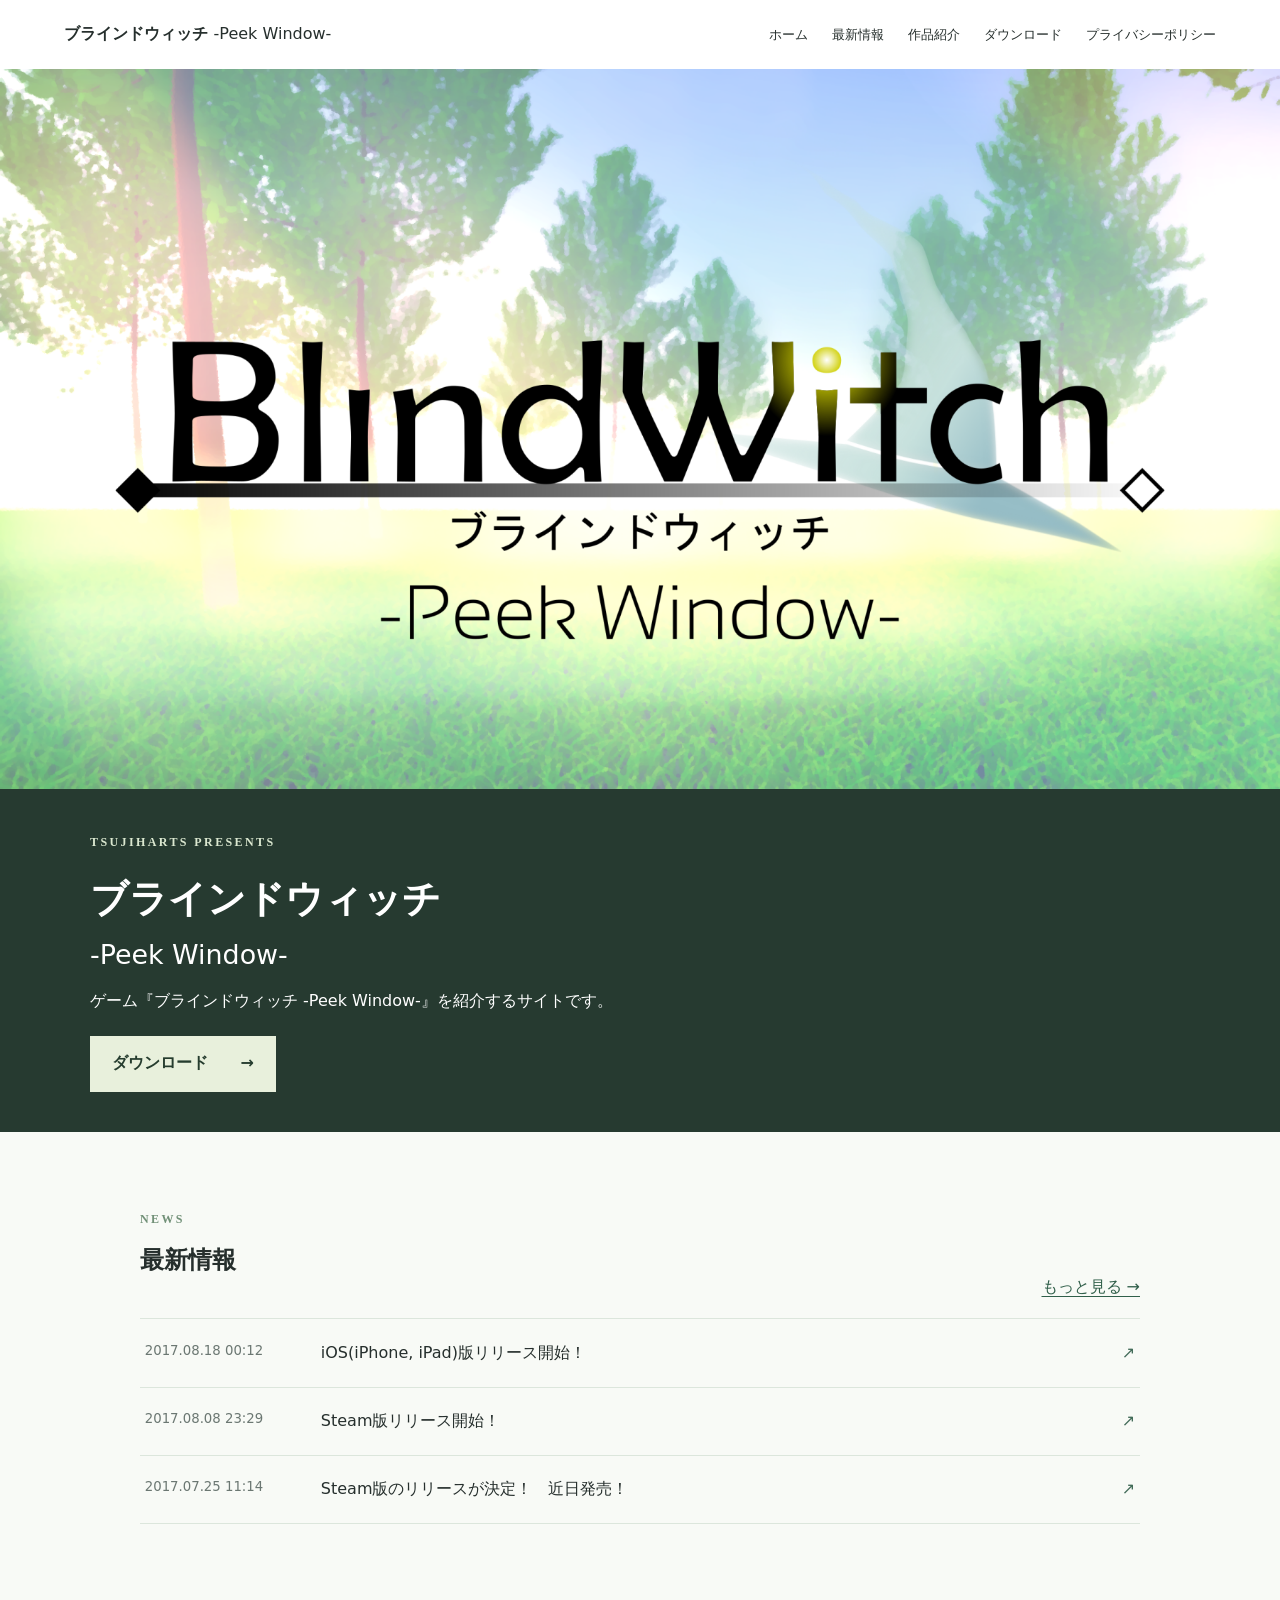
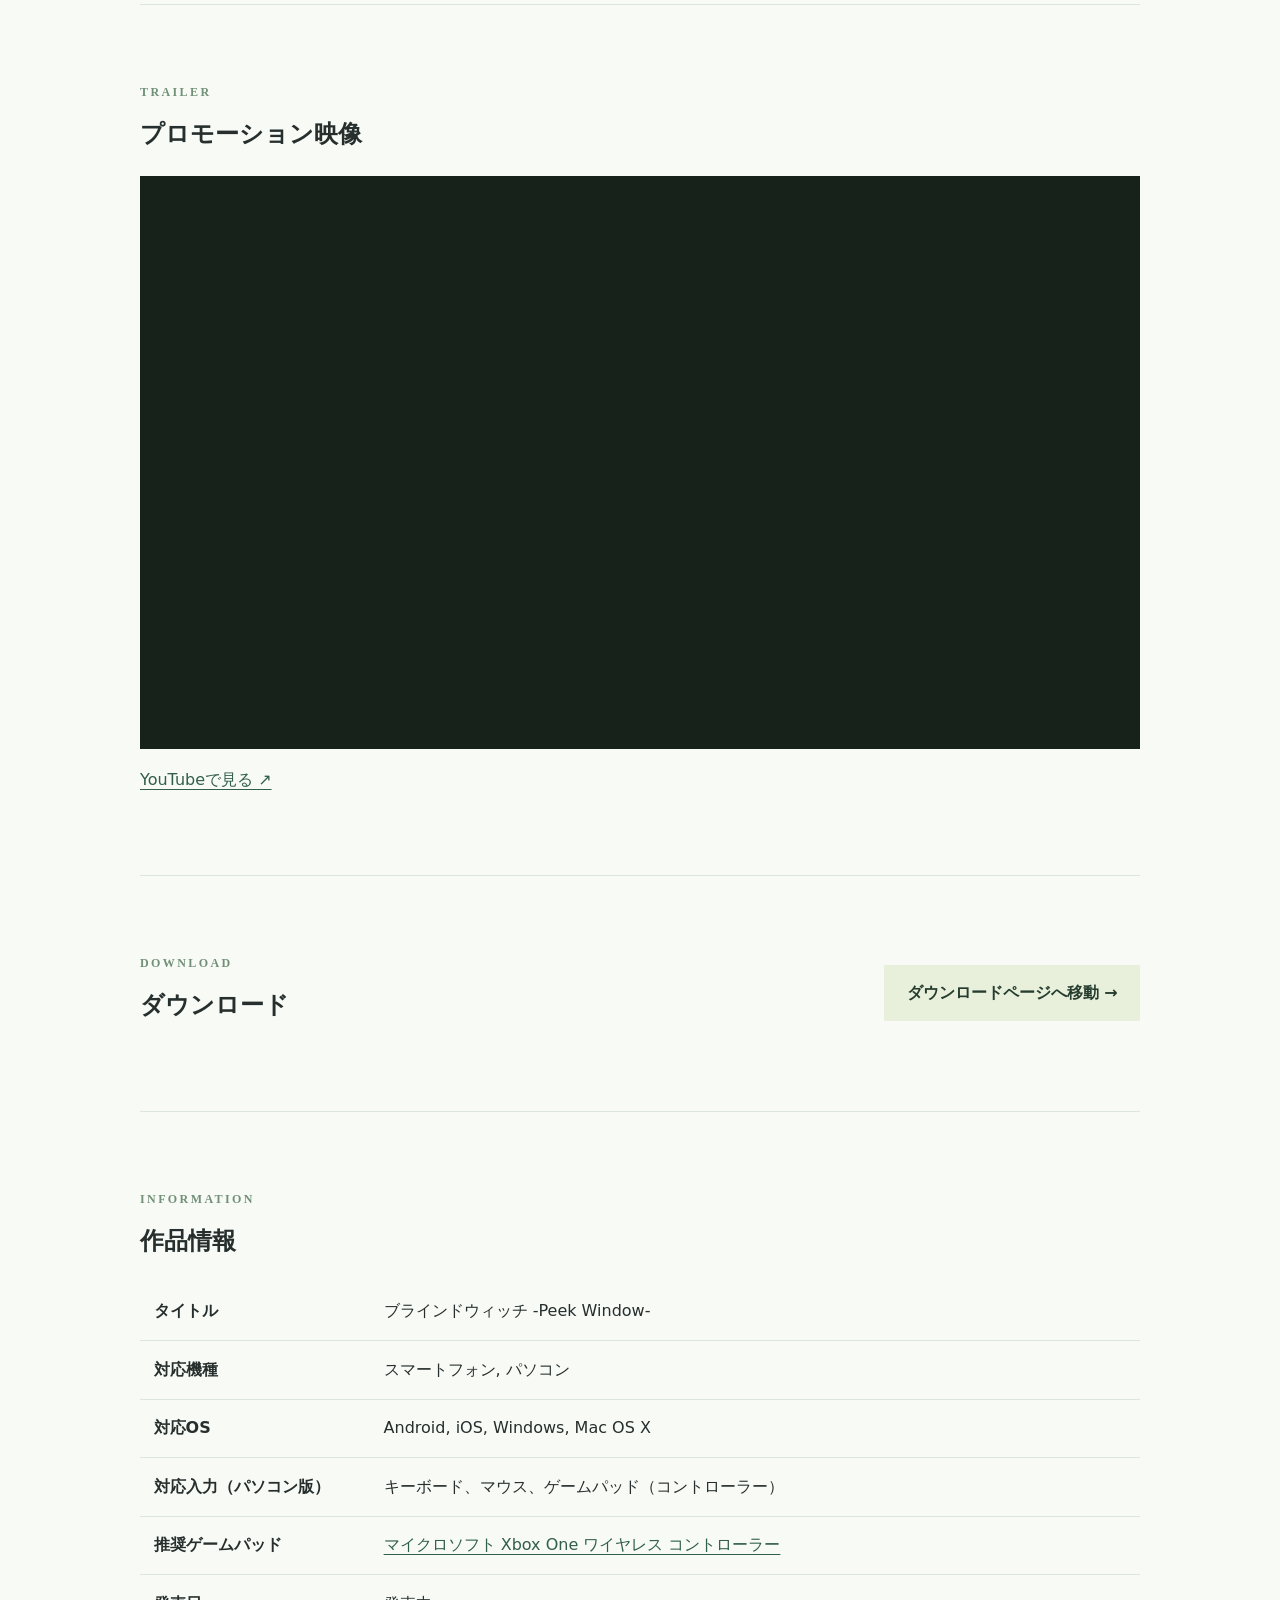
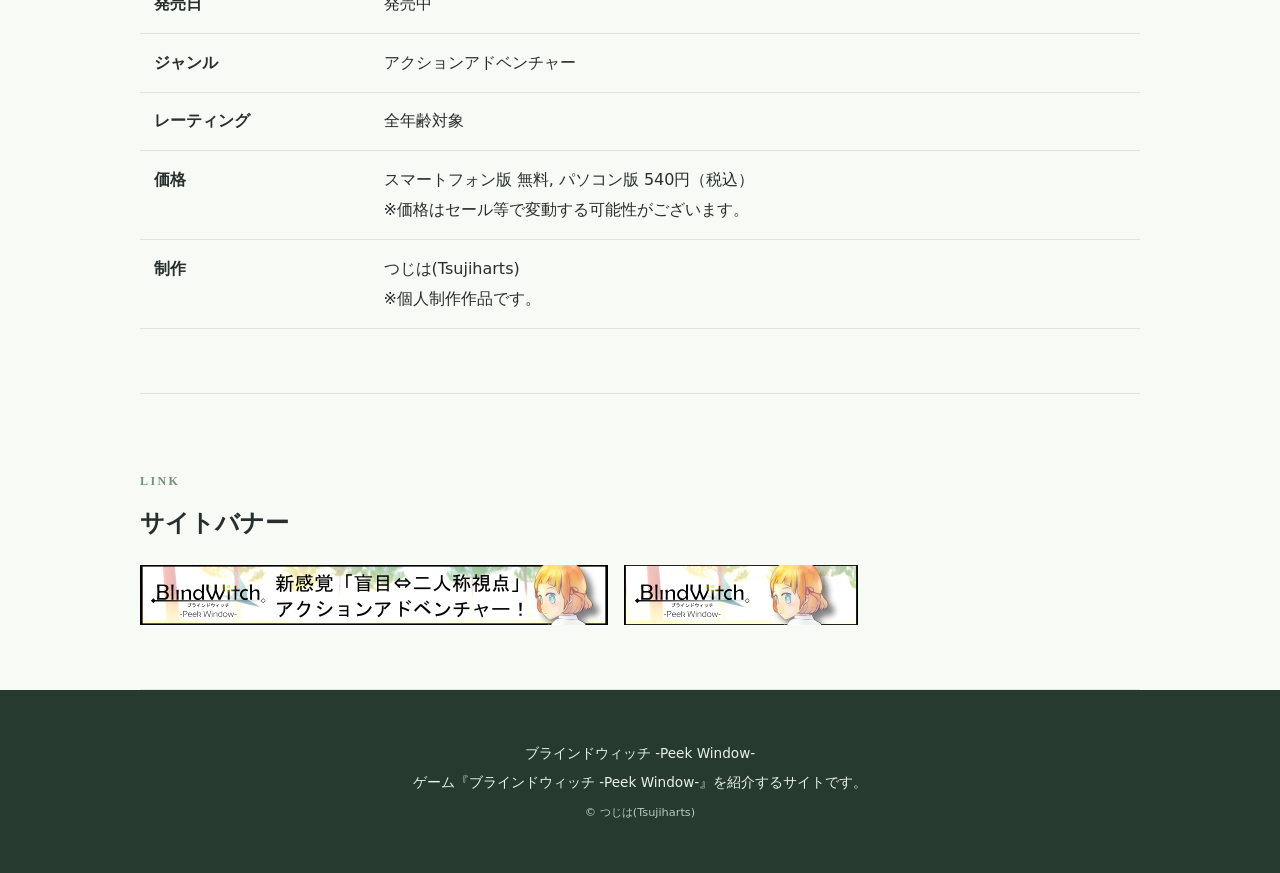
==== index.html @ fcf311bb "Improve work introduction layout" ====
<!doctype html><html lang="ja"><head><meta charset="utf-8"><meta name="viewport" content="width=device-width,initial-scale=1"><meta name="description" content="ゲーム『ブラインドウィッチ -Peek Window-』を紹介するサイトです。"><title>ホーム | ブラインドウィッチ -Peek Window-</title><link rel="icon" href="assets/icon.png"><link rel="stylesheet" href="style.css?v=2"></head><body><header class="header"><a class="brand" href="index.html">ブラインドウィッチ <span>-Peek Window-</span></a><nav aria-label="メインナビゲーション"><a href="index.html">ホーム</a><a href="news.html">最新情報</a><a href="game.html">作品紹介</a><a href="download.html">ダウンロード</a><a href="privacy.html">プライバシーポリシー</a></nav></header><main><section class="hero"><div class="hero-content"><p class="eyebrow">TSUJIHARTS PRESENTS</p><h1>ブラインドウィッチ<br><span>-Peek Window-</span></h1><p>ゲーム『ブラインドウィッチ -Peek Window-』を紹介するサイトです。</p><a class="button" href="download.html">ダウンロード <span>→</span></a></div></section><div class="wrap"><section><div class="section-head"><div><p class="eyebrow">NEWS</p><h2>最新情報</h2></div><a href="news.html">もっと見る →</a></div><ul class="news"><li><a href="post-2811755.html"><time>2017.08.18 00:12</time><span>iOS(iPhone, iPad)版リリース開始！</span><b aria-hidden="true">↗</b></a></li><li><a href="post-2771829.html"><time>2017.08.08 23:29</time><span>Steam版リリース開始！</span><b aria-hidden="true">↗</b></a></li><li><a href="post-2707244.html"><time>2017.07.25 11:14</time><span>Steam版のリリースが決定！　近日発売！</span><b aria-hidden="true">↗</b></a></li></ul></section><section><p class="eyebrow">TRAILER</p><h2>プロモーション映像</h2><div class="video"><iframe src="https://www.youtube-nocookie.com/embed/FHrP35aRwF4" title="プロモーション映像" allow="accelerometer; autoplay; clipboard-write; encrypted-media; gyroscope; picture-in-picture; web-share" allowfullscreen loading="lazy"></iframe></div><p><a href="https://www.youtube.com/watch?v=FHrP35aRwF4">YouTubeで見る ↗</a></p></section><section class="download-callout"><div><p class="eyebrow">DOWNLOAD</p><h2>ダウンロード</h2></div><a class="button" href="download.html">ダウンロードページへ移動 →</a></section><section><p class="eyebrow">INFORMATION</p><h2>作品情報</h2><dl class="spec"><dt>タイトル</dt><dd>ブラインドウィッチ -Peek Window-</dd><dt>対応機種</dt><dd>スマートフォン, パソコン</dd><dt>対応OS</dt><dd>Android, iOS, Windows, Mac OS X</dd><dt>対応入力（パソコン版）</dt><dd>キーボード、マウス、ゲームパッド（コントローラー）</dd><dt>推奨ゲームパッド</dt><dd><a href="https://www.microsoft.com/ja-jp/store/d/bluetooth-対応-xbox-コントローラー-windows用-usbケーブル付/8v9sf9lzzfhq/cnvj">マイクロソフト Xbox One ワイヤレス コントローラー</a></dd><dt>発売日</dt><dd>発売中</dd><dt>ジャンル</dt><dd>アクションアドベンチャー</dd><dt>レーティング</dt><dd>全年齢対象</dd><dt>価格</dt><dd>スマートフォン版 無料, パソコン版 540円（税込）<br>※価格はセール等で変動する可能性がございます。</dd><dt>制作</dt><dd>つじは(Tsujiharts)<br>※個人制作作品です。</dd></dl></section><section><p class="eyebrow">LINK</p><h2>サイトバナー</h2><div class="banners"><img src="assets/banner1.png" alt="ブラインドウィッチ サイトバナー"><img src="assets/banner2.png" alt="ブラインドウィッチ サイトバナー"></div></section></div></main><footer><p>ブラインドウィッチ -Peek Window-</p><p>ゲーム『ブラインドウィッチ -Peek Window-』を紹介するサイトです。</p><small>© つじは(Tsujiharts)</small></footer></body></html>
---- style.css ----
:root{color-scheme:light;--ink:#262f2d;--muted:#6b7772;--green:#426b58;--line:#dce6dc;--paper:#f8faf6}*{box-sizing:border-box}html{scroll-behavior:smooth}body{margin:0;color:var(--ink);background:var(--paper);font-family:system-ui,-apple-system,"Yu Gothic",Meiryo,sans-serif;line-height:1.9}a{color:#315f4a;text-underline-offset:.25em}a:hover{color:#789d64}a:focus-visible{outline:3px solid #86aa67;outline-offset:4px}.header{display:flex;align-items:center;justify-content:space-between;gap:1.5rem;padding:1.2rem max(5vw,calc((100vw - 1200px)/2));background:#fff}.brand{font-size:1rem;font-weight:700;text-decoration:none;white-space:nowrap;color:var(--ink)}.brand span{font-weight:400}.header nav{display:flex;gap:1.5rem;flex-wrap:wrap}.header nav a{font-size:.83rem;text-decoration:none;color:var(--ink)}.hero{min-height:600px;display:flex;align-items:flex-end;background:linear-gradient(0deg,rgba(22,42,31,.88),transparent 55%),url('assets/cover.png') center 40%/cover}.hero-content{width:min(1100px,90%);margin:0 auto;padding:3rem 0;color:#fff}.hero h1{font-size:clamp(1.8rem,4vw,3rem);line-height:1.35;margin:.4rem 0}.hero h1 span{font-weight:400;font-size:.7em}.hero p{margin:.6rem 0 1.2rem}.eyebrow{font-family:Georgia,serif;letter-spacing:.2em;color:#719077;font-size:.75rem;font-weight:700}.hero .eyebrow{color:#dbe8d0}.button{display:inline-flex;gap:2rem;justify-content:space-between;align-items:center;padding:.8rem 1.4rem;background:#e8f0dc;color:#253c2e;text-decoration:none;font-weight:700}.button:hover{background:#fff}.wrap{width:min(1000px,88%);margin:0 auto}.narrow{max-width:780px;padding:5rem 0;min-height:55vh}.wrap section{padding:4rem 0;border-bottom:1px solid var(--line)}h1,h2,p{overflow-wrap:anywhere}h1{font-size:clamp(1.9rem,4vw,2.7rem);line-height:1.45}h2{font-size:1.5rem;line-height:1.5;margin:.2rem 0 1.5rem}.section-head{display:flex;justify-content:space-between;align-items:end;gap:1rem}.news{padding:0;margin:1rem 0;list-style:none;border-top:1px solid var(--line)}.news li{border-bottom:1px solid var(--line)}.news a{display:grid;grid-template-columns:160px 1fr auto;gap:1rem;padding:1.15rem .3rem;text-decoration:none;color:var(--ink)}.news time{font-size:.83rem;color:var(--muted)}.news b{font-weight:400;color:var(--green)}.video{aspect-ratio:16/9;background:#17221a}.video iframe{width:100%;height:100%;border:0}.download-callout{display:flex;align-items:center;justify-content:space-between;gap:1rem}.spec{display:grid;grid-template-columns:230px 1fr;margin:0}.spec dt,.spec dd{margin:0;padding:.85rem;border-bottom:1px solid var(--line)}.spec dt{font-weight:700}.banners{display:flex;flex-wrap:wrap;gap:1rem;align-items:center}.banners img{max-width:100%;height:auto}.card{background:white;padding:2rem!important;margin:2rem 0;border:1px solid var(--line)!important}.storelinks{display:grid;grid-template-columns:repeat(2,1fr);gap:.8rem}.storelinks a{background:#edf3e9;padding:1rem;text-decoration:none;font-weight:700}.prose h2{font-size:1.15rem;margin:2.5rem 0 .4rem}.prose p{margin:1.2rem 0}.back{margin-top:4rem!important}footer{padding:3rem 6%;background:#263a30;color:#eaf1e8;text-align:center;font-size:.85rem}footer p{margin:.2rem}footer small{color:#b8cdbb}@media(max-width:650px){.header{align-items:flex-start;flex-direction:column;gap:.5rem}.header nav{gap:.5rem 1rem}.hero{min-height:450px;background-position:center center}.hero-content{padding:2rem 0}.wrap section{padding:3rem 0}.narrow{padding:3rem 0}.news a{grid-template-columns:1fr auto;gap:.15rem}.news time{grid-column:1/-1}.spec{display:block}.spec dt{border:0;padding-bottom:0}.spec dd{padding-top:.1rem}.download-callout{align-items:flex-start;flex-direction:column}.storelinks{grid-template-columns:1fr}.card{padding:1.2rem!important}}
/* Keep the original title artwork unobscured and place introduction beneath it. */
.hero{display:block;min-height:0;padding-top:56.28%;background:#263a30 url('assets/cover.png') center top/100% auto no-repeat}.hero-content{padding:2rem 0 2.5rem}.hero h1{font-size:clamp(1.6rem,3vw,2.4rem)}@media(max-width:650px){.hero{min-height:0;background-position:center top}.hero-content{padding:1.5rem 0 2rem}}
.badges{display:flex;gap:1rem;flex-wrap:wrap;align-items:center}.badges img{display:block;width:240px;max-width:100%;height:auto}

.game-nav{display:flex;flex-wrap:wrap;gap:.5rem;margin:1.5rem 0 2.5rem}.game-nav a{padding:.5rem .8rem;background:#e9f1e6;text-decoration:none;font-size:.9rem}.game-links{display:grid;grid-template-columns:repeat(2,1fr);gap:1rem;margin-top:2rem}.game-links a{display:flex;justify-content:space-between;padding:1.2rem;background:#fff;border:1px solid var(--line);font-weight:700;text-decoration:none}.game-content img{display:block;max-width:100%;height:auto;margin:auto}.game-content figure{margin:1.5rem 0}.game-content .wp-block-columns{display:flex;gap:1rem}.game-content .wp-block-column{flex:1;min-width:0}.game-content hr{border:0;border-top:1px solid var(--line);margin:2rem 0}@media(max-width:650px){.game-links{grid-template-columns:1fr}.game-content .wp-block-columns{display:block}}

/* Work overview */
.game-intro{padding:5rem 0 4rem;background:linear-gradient(115deg,rgba(32,57,42,.92),rgba(50,78,56,.72)),url('assets/cover.png') center 30%/cover;color:#fff}.game-intro-inner{width:min(1000px,88%);margin:auto}.game-intro .eyebrow{color:#c8dfbd}.game-intro h1{margin:.4rem 0;font-size:clamp(2rem,4vw,3.3rem)}.game-intro p:last-child{margin:.4rem 0;color:#e4eddf}.game-grid-wrap{padding:3.5rem 0 5.5rem}.game-grid{display:grid;grid-template-columns:repeat(2,minmax(0,1fr));gap:1.5rem}.game-card{display:block;overflow:hidden;background:#fff;border:1px solid #e0e9df;text-decoration:none;color:var(--ink);box-shadow:0 8px 25px rgba(35,60,42,.05);transition:transform .2s,box-shadow .2s}.game-card:hover{transform:translateY(-4px);box-shadow:0 14px 32px rgba(35,60,42,.13);color:var(--ink)}.game-card-image{height:190px;background-position:center;background-size:cover;position:relative}.game-card-image:after{content:'';position:absolute;inset:0;background:linear-gradient(90deg,rgba(32,53,37,.35),transparent)}.game-card-image span{position:absolute;z-index:1;top:1rem;left:1.3rem;color:white;font-family:Georgia,serif;font-size:1.1rem;letter-spacing:.1em;text-shadow:0 1px 8px #263a30}.game-card-body{position:relative;padding:1.5rem 1.7rem 1.7rem}.game-card-en{font-family:Georgia,serif;color:#719077;font-size:.7rem;letter-spacing:.18em}.game-card-body h2{font-size:1.3rem;margin:.15rem 0}.game-card-body p{font-size:.85rem;color:var(--muted);margin:.25rem 0}.game-card-arrow{position:absolute;right:1.7rem;bottom:1.5rem;color:#63846c;font-size:1.3rem}.game-nav a{border:1px solid #dce8d9;color:#315f4a}.game-nav a:hover{background:#dcebd8}.game-content h1{font-size:1.6rem;margin:2rem 0 .6rem}.game-content h2{margin-top:2rem}.game-content img{border-radius:2px}@media(max-width:650px){.game-intro{padding:3.2rem 0 2.8rem}.game-grid-wrap{padding:2rem 0 3.5rem}.game-grid{grid-template-columns:1fr;gap:1rem}.game-card-image{height:160px}.game-card-body{padding:1.15rem 1.3rem 1.3rem}}
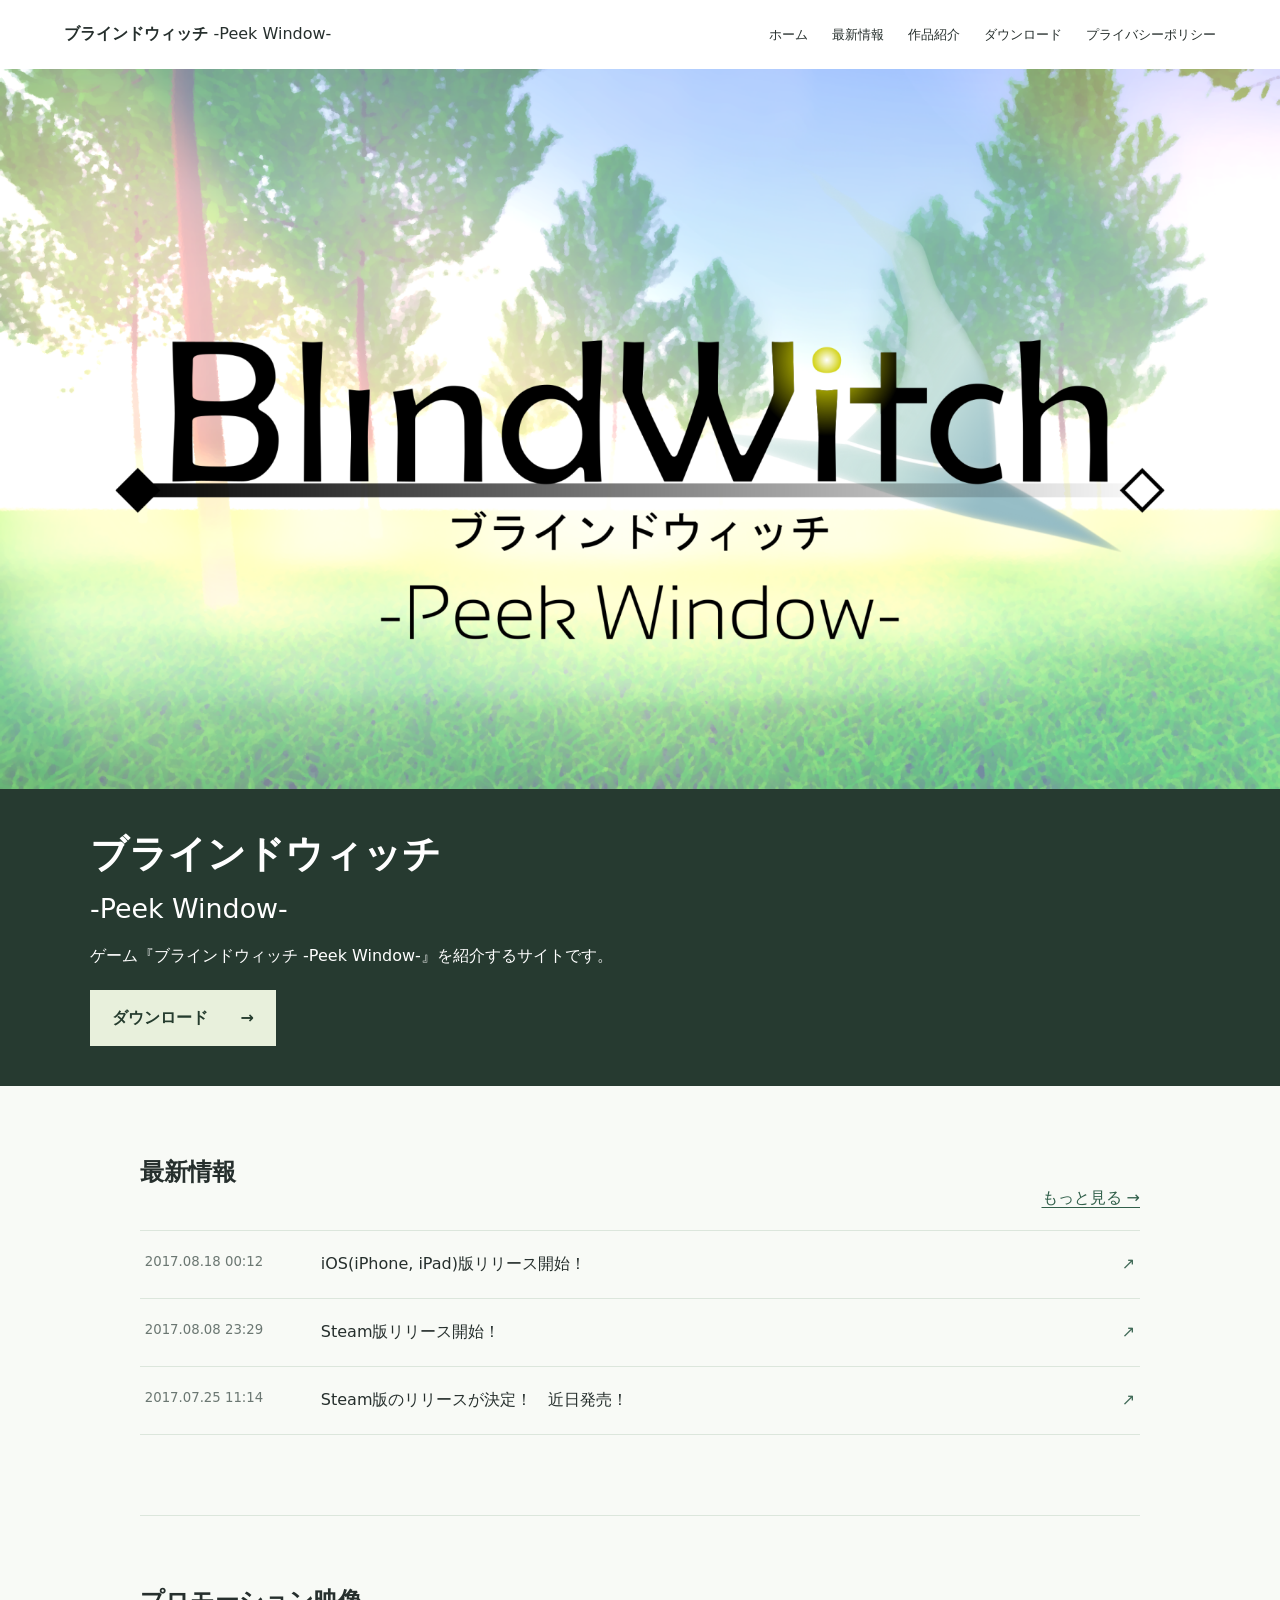
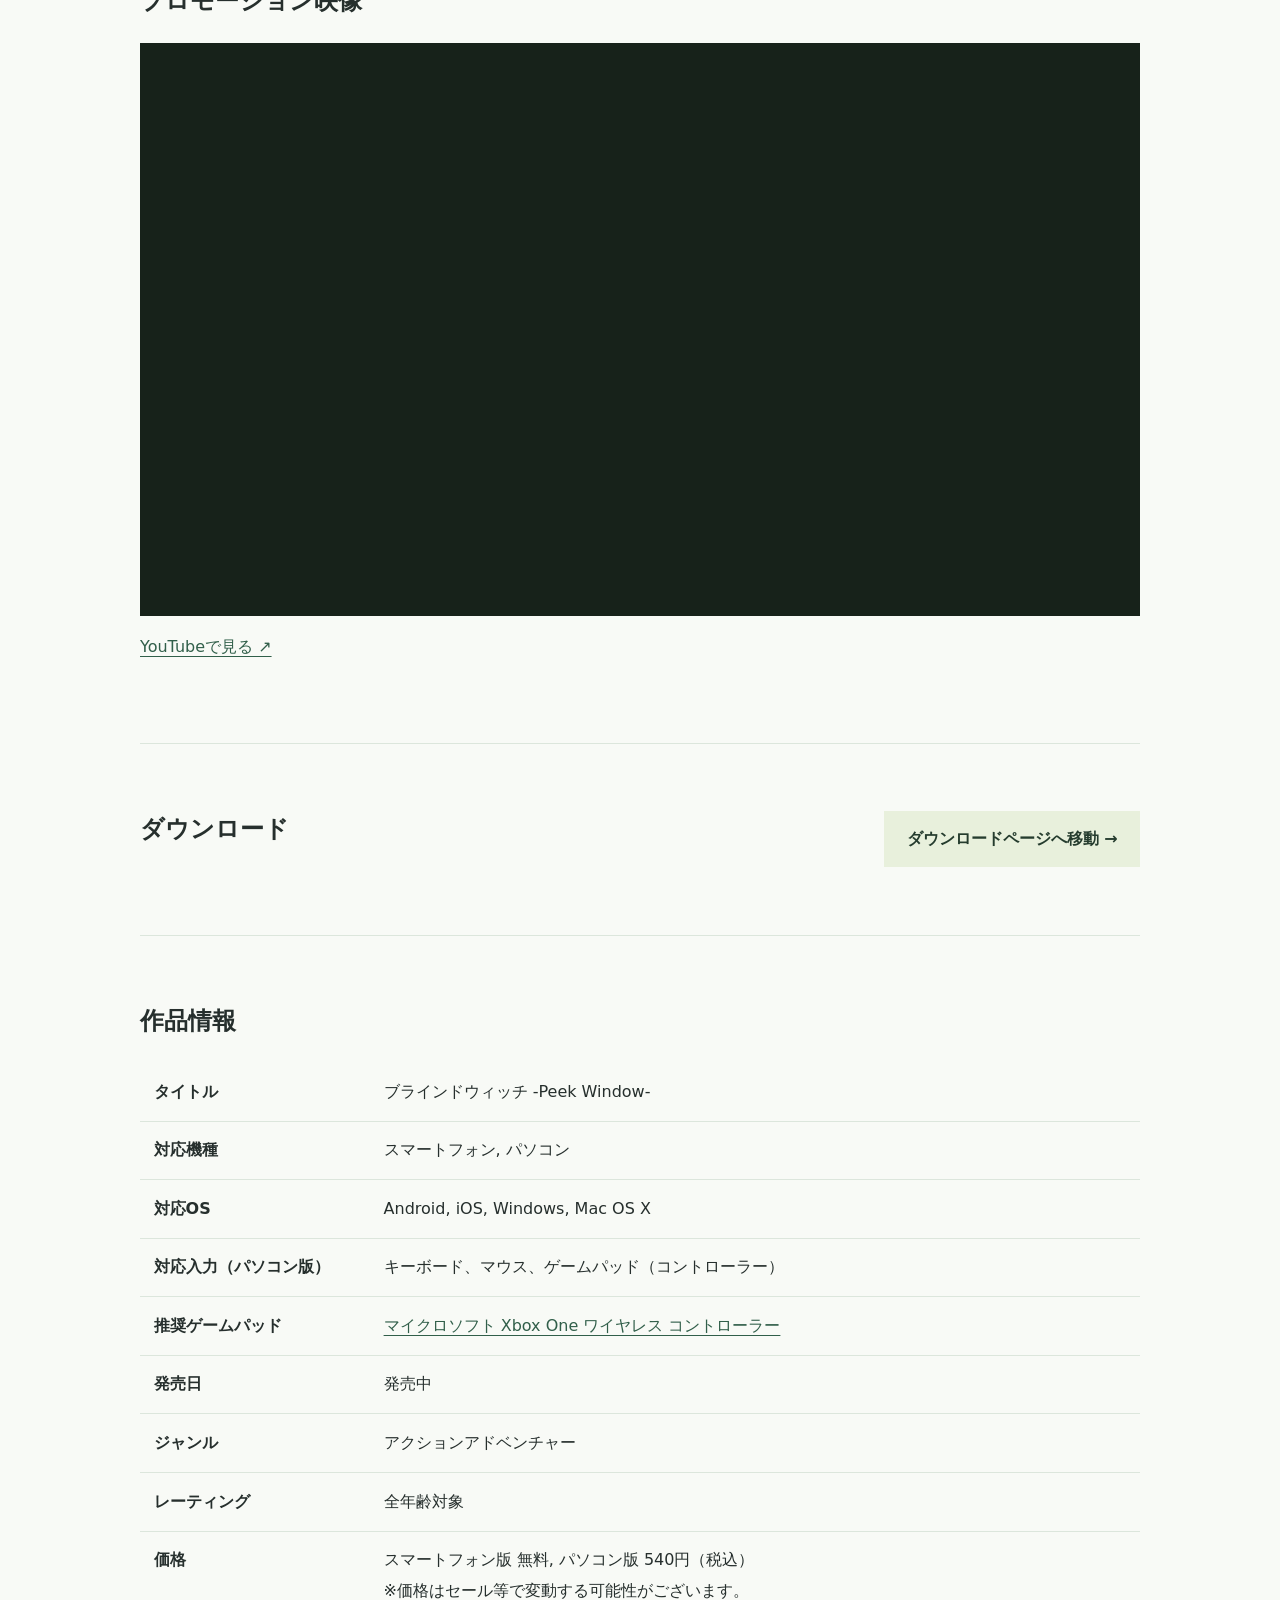
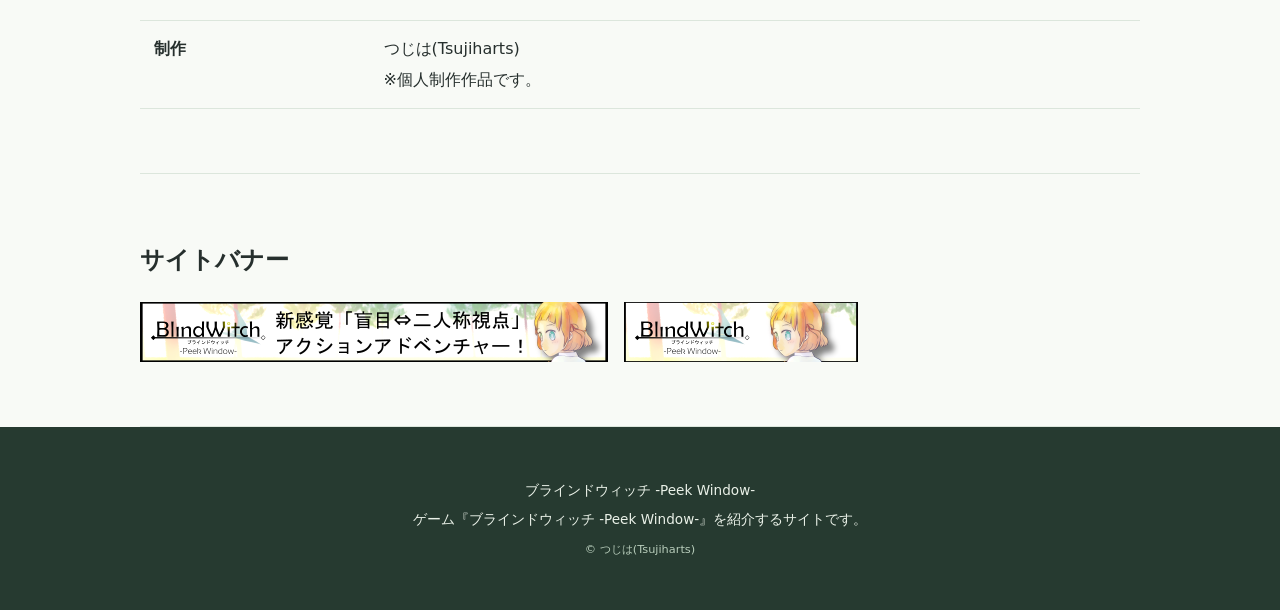
==== commit f07b468c: "Remove added copy and unify page headings" ====
--- a/index.html
+++ b/index.html
@@ -1 +1 @@
-<!doctype html><html lang="ja"><head><meta charset="utf-8"><meta name="viewport" content="width=device-width,initial-scale=1"><meta name="description" content="ゲーム『ブラインドウィッチ -Peek Window-』を紹介するサイトです。"><title>ホーム | ブラインドウィッチ -Peek Window-</title><link rel="icon" href="assets/icon.png"><link rel="stylesheet" href="style.css?v=2"></head><body><header class="header"><a class="brand" href="index.html">ブラインドウィッチ <span>-Peek Window-</span></a><nav aria-label="メインナビゲーション"><a href="index.html">ホーム</a><a href="news.html">最新情報</a><a href="game.html">作品紹介</a><a href="download.html">ダウンロード</a><a href="privacy.html">プライバシーポリシー</a></nav></header><main><section class="hero"><div class="hero-content"><p class="eyebrow">TSUJIHARTS PRESENTS</p><h1>ブラインドウィッチ<br><span>-Peek Window-</span></h1><p>ゲーム『ブラインドウィッチ -Peek Window-』を紹介するサイトです。</p><a class="button" href="download.html">ダウンロード <span>→</span></a></div></section><div class="wrap"><section><div class="section-head"><div><p class="eyebrow">NEWS</p><h2>最新情報</h2></div><a href="news.html">もっと見る →</a></div><ul class="news"><li><a href="post-2811755.html"><time>2017.08.18 00:12</time><span>iOS(iPhone, iPad)版リリース開始！</span><b aria-hidden="true">↗</b></a></li><li><a href="post-2771829.html"><time>2017.08.08 23:29</time><span>Steam版リリース開始！</span><b aria-hidden="true">↗</b></a></li><li><a href="post-2707244.html"><time>2017.07.25 11:14</time><span>Steam版のリリースが決定！　近日発売！</span><b aria-hidden="true">↗</b></a></li></ul></section><section><p class="eyebrow">TRAILER</p><h2>プロモーション映像</h2><div class="video"><iframe src="https://www.youtube-nocookie.com/embed/FHrP35aRwF4" title="プロモーション映像" allow="accelerometer; autoplay; clipboard-write; encrypted-media; gyroscope; picture-in-picture; web-share" allowfullscreen loading="lazy"></iframe></div><p><a href="https://www.youtube.com/watch?v=FHrP35aRwF4">YouTubeで見る ↗</a></p></section><section class="download-callout"><div><p class="eyebrow">DOWNLOAD</p><h2>ダウンロード</h2></div><a class="button" href="download.html">ダウンロードページへ移動 →</a></section><section><p class="eyebrow">INFORMATION</p><h2>作品情報</h2><dl class="spec"><dt>タイトル</dt><dd>ブラインドウィッチ -Peek Window-</dd><dt>対応機種</dt><dd>スマートフォン, パソコン</dd><dt>対応OS</dt><dd>Android, iOS, Windows, Mac OS X</dd><dt>対応入力（パソコン版）</dt><dd>キーボード、マウス、ゲームパッド（コントローラー）</dd><dt>推奨ゲームパッド</dt><dd><a href="https://www.microsoft.com/ja-jp/store/d/bluetooth-対応-xbox-コントローラー-windows用-usbケーブル付/8v9sf9lzzfhq/cnvj">マイクロソフト Xbox One ワイヤレス コントローラー</a></dd><dt>発売日</dt><dd>発売中</dd><dt>ジャンル</dt><dd>アクションアドベンチャー</dd><dt>レーティング</dt><dd>全年齢対象</dd><dt>価格</dt><dd>スマートフォン版 無料, パソコン版 540円（税込）<br>※価格はセール等で変動する可能性がございます。</dd><dt>制作</dt><dd>つじは(Tsujiharts)<br>※個人制作作品です。</dd></dl></section><section><p class="eyebrow">LINK</p><h2>サイトバナー</h2><div class="banners"><img src="assets/banner1.png" alt="ブラインドウィッチ サイトバナー"><img src="assets/banner2.png" alt="ブラインドウィッチ サイトバナー"></div></section></div></main><footer><p>ブラインドウィッチ -Peek Window-</p><p>ゲーム『ブラインドウィッチ -Peek Window-』を紹介するサイトです。</p><small>© つじは(Tsujiharts)</small></footer></body></html>+<!doctype html><html lang="ja"><head><meta charset="utf-8"><meta name="viewport" content="width=device-width,initial-scale=1"><meta name="description" content="ゲーム『ブラインドウィッチ -Peek Window-』を紹介するサイトです。"><title>ホーム | ブラインドウィッチ -Peek Window-</title><link rel="icon" href="assets/icon.png"><link rel="stylesheet" href="style.css?v=3"></head><body><header class="header"><a class="brand" href="index.html">ブラインドウィッチ <span>-Peek Window-</span></a><nav aria-label="メインナビゲーション"><a href="index.html">ホーム</a><a href="news.html">最新情報</a><a href="game.html">作品紹介</a><a href="download.html">ダウンロード</a><a href="privacy.html">プライバシーポリシー</a></nav></header><main><section class="hero"><div class="hero-content"><h1>ブラインドウィッチ<br><span>-Peek Window-</span></h1><p>ゲーム『ブラインドウィッチ -Peek Window-』を紹介するサイトです。</p><a class="button" href="download.html">ダウンロード <span>→</span></a></div></section><div class="wrap"><section><div class="section-head"><div><h2>最新情報</h2></div><a href="news.html">もっと見る →</a></div><ul class="news"><li><a href="post-2811755.html"><time>2017.08.18 00:12</time><span>iOS(iPhone, iPad)版リリース開始！</span><b aria-hidden="true">↗</b></a></li><li><a href="post-2771829.html"><time>2017.08.08 23:29</time><span>Steam版リリース開始！</span><b aria-hidden="true">↗</b></a></li><li><a href="post-2707244.html"><time>2017.07.25 11:14</time><span>Steam版のリリースが決定！　近日発売！</span><b aria-hidden="true">↗</b></a></li></ul></section><section><h2>プロモーション映像</h2><div class="video"><iframe src="https://www.youtube-nocookie.com/embed/FHrP35aRwF4" title="プロモーション映像" allow="accelerometer; autoplay; clipboard-write; encrypted-media; gyroscope; picture-in-picture; web-share" allowfullscreen loading="lazy"></iframe></div><p><a href="https://www.youtube.com/watch?v=FHrP35aRwF4">YouTubeで見る ↗</a></p></section><section class="download-callout"><div><h2>ダウンロード</h2></div><a class="button" href="download.html">ダウンロードページへ移動 →</a></section><section><h2>作品情報</h2><dl class="spec"><dt>タイトル</dt><dd>ブラインドウィッチ -Peek Window-</dd><dt>対応機種</dt><dd>スマートフォン, パソコン</dd><dt>対応OS</dt><dd>Android, iOS, Windows, Mac OS X</dd><dt>対応入力（パソコン版）</dt><dd>キーボード、マウス、ゲームパッド（コントローラー）</dd><dt>推奨ゲームパッド</dt><dd><a href="https://www.microsoft.com/ja-jp/store/d/bluetooth-対応-xbox-コントローラー-windows用-usbケーブル付/8v9sf9lzzfhq/cnvj">マイクロソフト Xbox One ワイヤレス コントローラー</a></dd><dt>発売日</dt><dd>発売中</dd><dt>ジャンル</dt><dd>アクションアドベンチャー</dd><dt>レーティング</dt><dd>全年齢対象</dd><dt>価格</dt><dd>スマートフォン版 無料, パソコン版 540円（税込）<br>※価格はセール等で変動する可能性がございます。</dd><dt>制作</dt><dd>つじは(Tsujiharts)<br>※個人制作作品です。</dd></dl></section><section><h2>サイトバナー</h2><div class="banners"><img src="assets/banner1.png" alt="ブラインドウィッチ サイトバナー"><img src="assets/banner2.png" alt="ブラインドウィッチ サイトバナー"></div></section></div></main><footer><p>ブラインドウィッチ -Peek Window-</p><p>ゲーム『ブラインドウィッチ -Peek Window-』を紹介するサイトです。</p><small>© つじは(Tsujiharts)</small></footer></body></html>
--- a/style.css
+++ b/style.css
@@ -7,3 +7,6 @@
 
 /* Work overview */
 .game-intro{padding:5rem 0 4rem;background:linear-gradient(115deg,rgba(32,57,42,.92),rgba(50,78,56,.72)),url('assets/cover.png') center 30%/cover;color:#fff}.game-intro-inner{width:min(1000px,88%);margin:auto}.game-intro .eyebrow{color:#c8dfbd}.game-intro h1{margin:.4rem 0;font-size:clamp(2rem,4vw,3.3rem)}.game-intro p:last-child{margin:.4rem 0;color:#e4eddf}.game-grid-wrap{padding:3.5rem 0 5.5rem}.game-grid{display:grid;grid-template-columns:repeat(2,minmax(0,1fr));gap:1.5rem}.game-card{display:block;overflow:hidden;background:#fff;border:1px solid #e0e9df;text-decoration:none;color:var(--ink);box-shadow:0 8px 25px rgba(35,60,42,.05);transition:transform .2s,box-shadow .2s}.game-card:hover{transform:translateY(-4px);box-shadow:0 14px 32px rgba(35,60,42,.13);color:var(--ink)}.game-card-image{height:190px;background-position:center;background-size:cover;position:relative}.game-card-image:after{content:'';position:absolute;inset:0;background:linear-gradient(90deg,rgba(32,53,37,.35),transparent)}.game-card-image span{position:absolute;z-index:1;top:1rem;left:1.3rem;color:white;font-family:Georgia,serif;font-size:1.1rem;letter-spacing:.1em;text-shadow:0 1px 8px #263a30}.game-card-body{position:relative;padding:1.5rem 1.7rem 1.7rem}.game-card-en{font-family:Georgia,serif;color:#719077;font-size:.7rem;letter-spacing:.18em}.game-card-body h2{font-size:1.3rem;margin:.15rem 0}.game-card-body p{font-size:.85rem;color:var(--muted);margin:.25rem 0}.game-card-arrow{position:absolute;right:1.7rem;bottom:1.5rem;color:#63846c;font-size:1.3rem}.game-nav a{border:1px solid #dce8d9;color:#315f4a}.game-nav a:hover{background:#dcebd8}.game-content h1{font-size:1.6rem;margin:2rem 0 .6rem}.game-content h2{margin-top:2rem}.game-content img{border-radius:2px}@media(max-width:650px){.game-intro{padding:3.2rem 0 2.8rem}.game-grid-wrap{padding:2rem 0 3.5rem}.game-grid{grid-template-columns:1fr;gap:1rem}.game-card-image{height:160px}.game-card-body{padding:1.15rem 1.3rem 1.3rem}}
+
+/* Shared page headings */
+.game-intro{background:var(--paper);color:var(--ink);padding:5rem 0 0}.game-intro-inner{width:min(780px,88%)}.game-intro h1{font-size:clamp(1.9rem,4vw,2.7rem);line-height:1.45;margin:0}.game-grid-wrap{width:min(780px,88%);padding:2.5rem 0 5rem}.game-card-body{padding:1.2rem 1.5rem}.game-card-body h2{margin:0;font-size:1.15rem}.game-card-arrow{bottom:1rem;right:1.4rem}.post-date{font-size:.85rem;color:var(--muted)}.narrow>h1,.prose>h1{border-bottom:1px solid var(--line);padding-bottom:1rem;margin-top:0}.game-intro h1{border-bottom:1px solid var(--line);padding-bottom:1rem}@media(max-width:650px){.game-intro{padding:3rem 0 0}.game-grid-wrap{padding:1.8rem 0 3.5rem}.game-card-body{padding:1rem 1.2rem}}
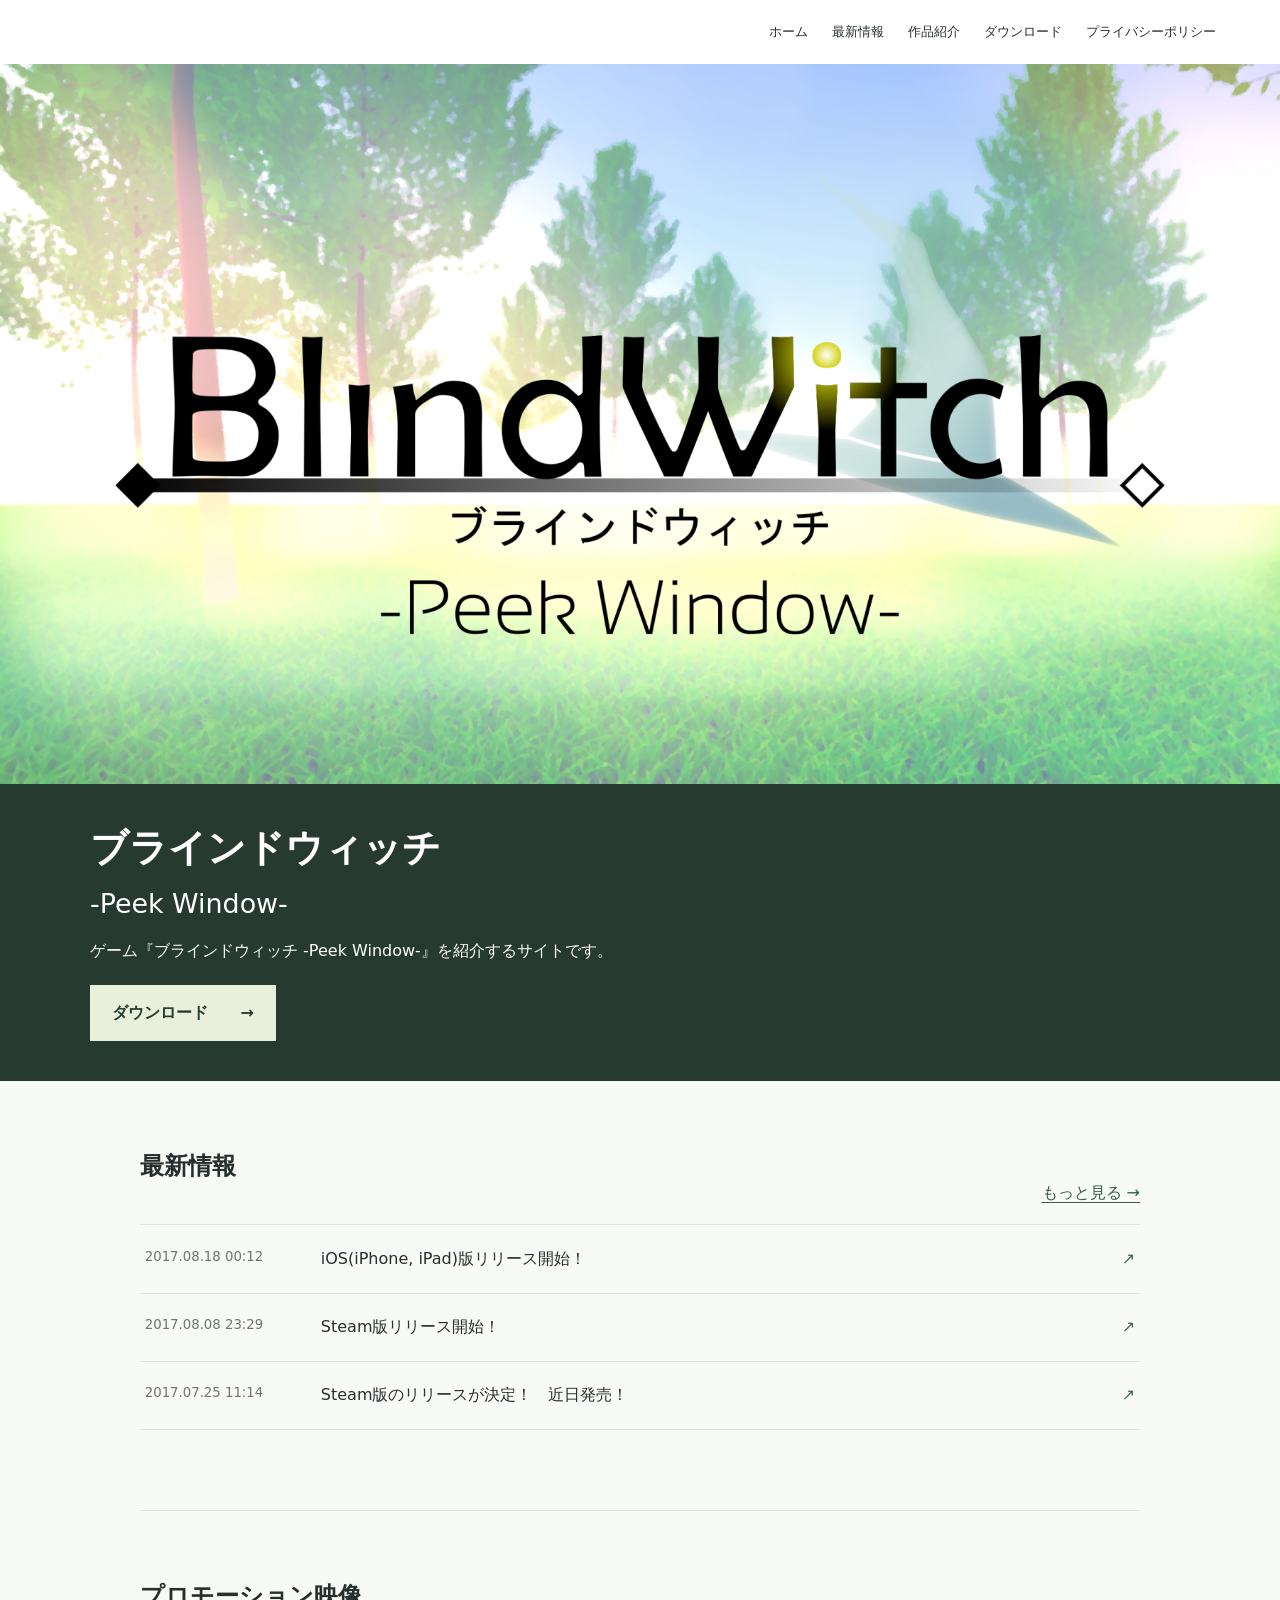
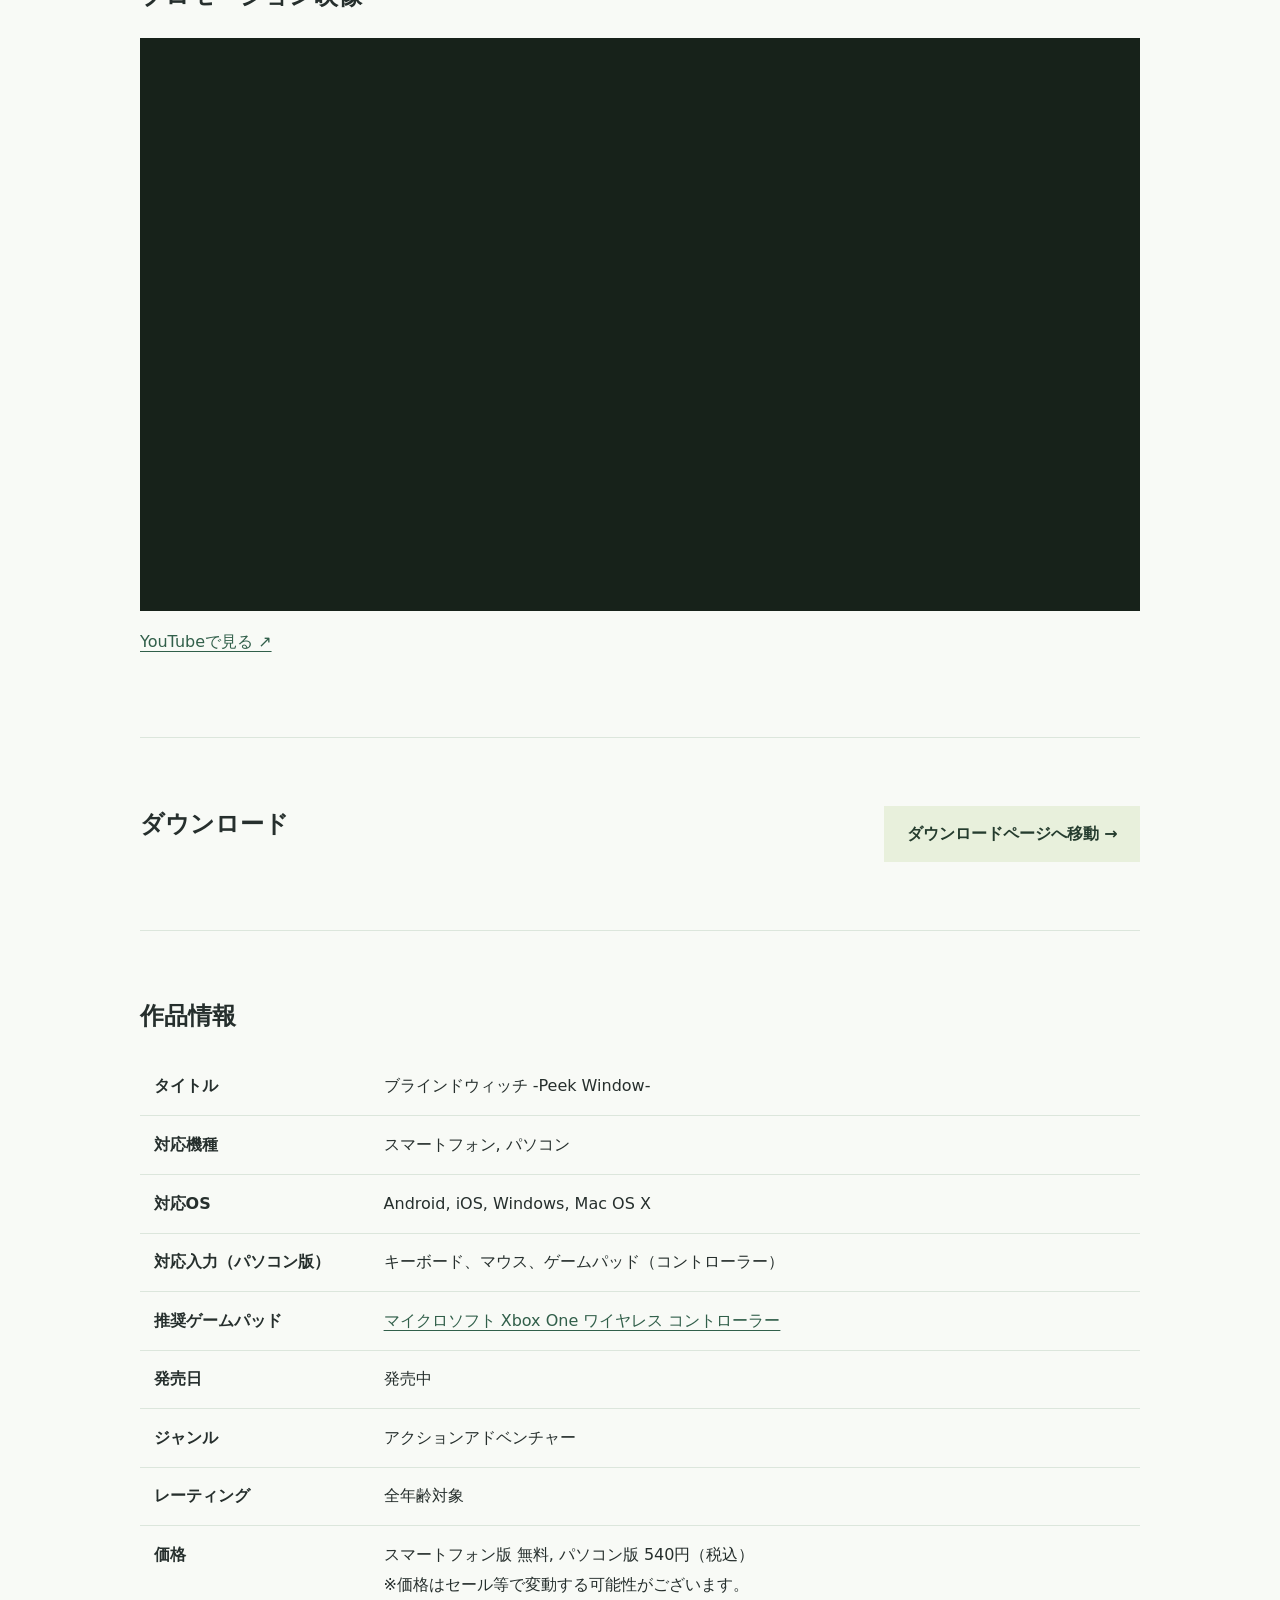
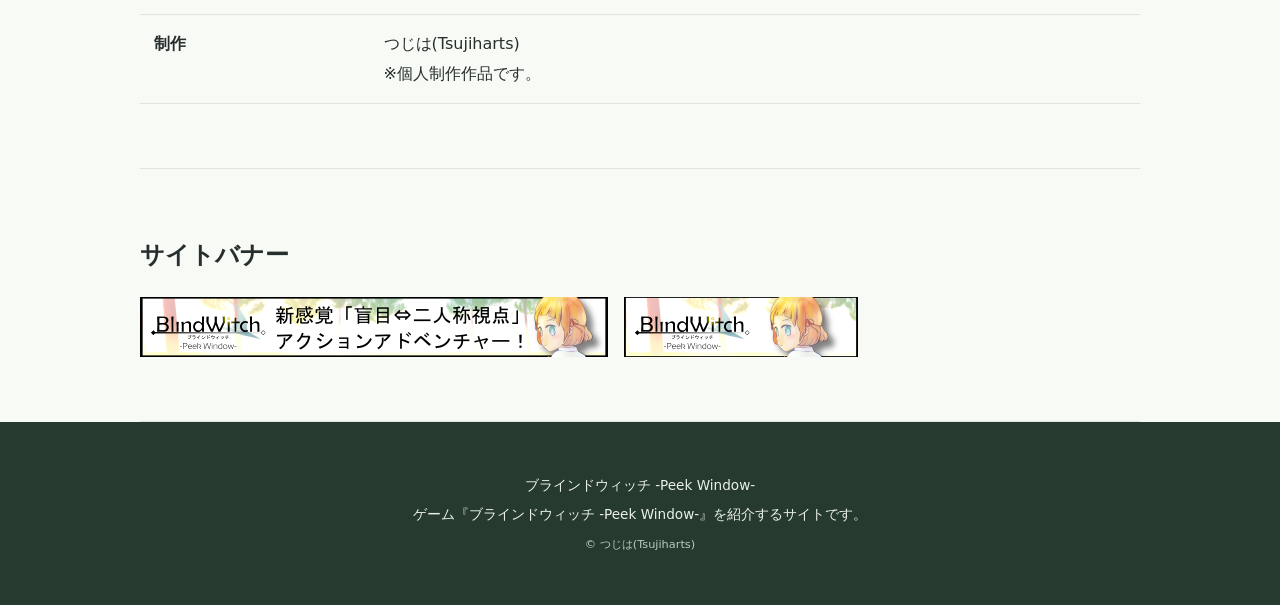
==== commit c5116929: "Remove redundant header title" ====
--- a/index.html
+++ b/index.html
@@ -1 +1 @@
-<!doctype html><html lang="ja"><head><meta charset="utf-8"><meta name="viewport" content="width=device-width,initial-scale=1"><meta name="description" content="ゲーム『ブラインドウィッチ -Peek Window-』を紹介するサイトです。"><title>ホーム | ブラインドウィッチ -Peek Window-</title><link rel="icon" href="assets/icon.png"><link rel="stylesheet" href="style.css?v=3"></head><body><header class="header"><a class="brand" href="index.html">ブラインドウィッチ <span>-Peek Window-</span></a><nav aria-label="メインナビゲーション"><a href="index.html">ホーム</a><a href="news.html">最新情報</a><a href="game.html">作品紹介</a><a href="download.html">ダウンロード</a><a href="privacy.html">プライバシーポリシー</a></nav></header><main><section class="hero"><div class="hero-content"><h1>ブラインドウィッチ<br><span>-Peek Window-</span></h1><p>ゲーム『ブラインドウィッチ -Peek Window-』を紹介するサイトです。</p><a class="button" href="download.html">ダウンロード <span>→</span></a></div></section><div class="wrap"><section><div class="section-head"><div><h2>最新情報</h2></div><a href="news.html">もっと見る →</a></div><ul class="news"><li><a href="post-2811755.html"><time>2017.08.18 00:12</time><span>iOS(iPhone, iPad)版リリース開始！</span><b aria-hidden="true">↗</b></a></li><li><a href="post-2771829.html"><time>2017.08.08 23:29</time><span>Steam版リリース開始！</span><b aria-hidden="true">↗</b></a></li><li><a href="post-2707244.html"><time>2017.07.25 11:14</time><span>Steam版のリリースが決定！　近日発売！</span><b aria-hidden="true">↗</b></a></li></ul></section><section><h2>プロモーション映像</h2><div class="video"><iframe src="https://www.youtube-nocookie.com/embed/FHrP35aRwF4" title="プロモーション映像" allow="accelerometer; autoplay; clipboard-write; encrypted-media; gyroscope; picture-in-picture; web-share" allowfullscreen loading="lazy"></iframe></div><p><a href="https://www.youtube.com/watch?v=FHrP35aRwF4">YouTubeで見る ↗</a></p></section><section class="download-callout"><div><h2>ダウンロード</h2></div><a class="button" href="download.html">ダウンロードページへ移動 →</a></section><section><h2>作品情報</h2><dl class="spec"><dt>タイトル</dt><dd>ブラインドウィッチ -Peek Window-</dd><dt>対応機種</dt><dd>スマートフォン, パソコン</dd><dt>対応OS</dt><dd>Android, iOS, Windows, Mac OS X</dd><dt>対応入力（パソコン版）</dt><dd>キーボード、マウス、ゲームパッド（コントローラー）</dd><dt>推奨ゲームパッド</dt><dd><a href="https://www.microsoft.com/ja-jp/store/d/bluetooth-対応-xbox-コントローラー-windows用-usbケーブル付/8v9sf9lzzfhq/cnvj">マイクロソフト Xbox One ワイヤレス コントローラー</a></dd><dt>発売日</dt><dd>発売中</dd><dt>ジャンル</dt><dd>アクションアドベンチャー</dd><dt>レーティング</dt><dd>全年齢対象</dd><dt>価格</dt><dd>スマートフォン版 無料, パソコン版 540円（税込）<br>※価格はセール等で変動する可能性がございます。</dd><dt>制作</dt><dd>つじは(Tsujiharts)<br>※個人制作作品です。</dd></dl></section><section><h2>サイトバナー</h2><div class="banners"><img src="assets/banner1.png" alt="ブラインドウィッチ サイトバナー"><img src="assets/banner2.png" alt="ブラインドウィッチ サイトバナー"></div></section></div></main><footer><p>ブラインドウィッチ -Peek Window-</p><p>ゲーム『ブラインドウィッチ -Peek Window-』を紹介するサイトです。</p><small>© つじは(Tsujiharts)</small></footer></body></html>+<!doctype html><html lang="ja"><head><meta charset="utf-8"><meta name="viewport" content="width=device-width,initial-scale=1"><meta name="description" content="ゲーム『ブラインドウィッチ -Peek Window-』を紹介するサイトです。"><title>ホーム | ブラインドウィッチ -Peek Window-</title><link rel="icon" href="assets/icon.png"><link rel="stylesheet" href="style.css?v=4"></head><body><header class="header"><nav aria-label="メインナビゲーション"><a href="index.html">ホーム</a><a href="news.html">最新情報</a><a href="game.html">作品紹介</a><a href="download.html">ダウンロード</a><a href="privacy.html">プライバシーポリシー</a></nav></header><main><section class="hero"><div class="hero-content"><h1>ブラインドウィッチ<br><span>-Peek Window-</span></h1><p>ゲーム『ブラインドウィッチ -Peek Window-』を紹介するサイトです。</p><a class="button" href="download.html">ダウンロード <span>→</span></a></div></section><div class="wrap"><section><div class="section-head"><div><h2>最新情報</h2></div><a href="news.html">もっと見る →</a></div><ul class="news"><li><a href="post-2811755.html"><time>2017.08.18 00:12</time><span>iOS(iPhone, iPad)版リリース開始！</span><b aria-hidden="true">↗</b></a></li><li><a href="post-2771829.html"><time>2017.08.08 23:29</time><span>Steam版リリース開始！</span><b aria-hidden="true">↗</b></a></li><li><a href="post-2707244.html"><time>2017.07.25 11:14</time><span>Steam版のリリースが決定！　近日発売！</span><b aria-hidden="true">↗</b></a></li></ul></section><section><h2>プロモーション映像</h2><div class="video"><iframe src="https://www.youtube-nocookie.com/embed/FHrP35aRwF4" title="プロモーション映像" allow="accelerometer; autoplay; clipboard-write; encrypted-media; gyroscope; picture-in-picture; web-share" allowfullscreen loading="lazy"></iframe></div><p><a href="https://www.youtube.com/watch?v=FHrP35aRwF4">YouTubeで見る ↗</a></p></section><section class="download-callout"><div><h2>ダウンロード</h2></div><a class="button" href="download.html">ダウンロードページへ移動 →</a></section><section><h2>作品情報</h2><dl class="spec"><dt>タイトル</dt><dd>ブラインドウィッチ -Peek Window-</dd><dt>対応機種</dt><dd>スマートフォン, パソコン</dd><dt>対応OS</dt><dd>Android, iOS, Windows, Mac OS X</dd><dt>対応入力（パソコン版）</dt><dd>キーボード、マウス、ゲームパッド（コントローラー）</dd><dt>推奨ゲームパッド</dt><dd><a href="https://www.microsoft.com/ja-jp/store/d/bluetooth-対応-xbox-コントローラー-windows用-usbケーブル付/8v9sf9lzzfhq/cnvj">マイクロソフト Xbox One ワイヤレス コントローラー</a></dd><dt>発売日</dt><dd>発売中</dd><dt>ジャンル</dt><dd>アクションアドベンチャー</dd><dt>レーティング</dt><dd>全年齢対象</dd><dt>価格</dt><dd>スマートフォン版 無料, パソコン版 540円（税込）<br>※価格はセール等で変動する可能性がございます。</dd><dt>制作</dt><dd>つじは(Tsujiharts)<br>※個人制作作品です。</dd></dl></section><section><h2>サイトバナー</h2><div class="banners"><img src="assets/banner1.png" alt="ブラインドウィッチ サイトバナー"><img src="assets/banner2.png" alt="ブラインドウィッチ サイトバナー"></div></section></div></main><footer><p>ブラインドウィッチ -Peek Window-</p><p>ゲーム『ブラインドウィッチ -Peek Window-』を紹介するサイトです。</p><small>© つじは(Tsujiharts)</small></footer></body></html>
--- a/style.css
+++ b/style.css
@@ -10,3 +10,6 @@
 
 /* Shared page headings */
 .game-intro{background:var(--paper);color:var(--ink);padding:5rem 0 0}.game-intro-inner{width:min(780px,88%)}.game-intro h1{font-size:clamp(1.9rem,4vw,2.7rem);line-height:1.45;margin:0}.game-grid-wrap{width:min(780px,88%);padding:2.5rem 0 5rem}.game-card-body{padding:1.2rem 1.5rem}.game-card-body h2{margin:0;font-size:1.15rem}.game-card-arrow{bottom:1rem;right:1.4rem}.post-date{font-size:.85rem;color:var(--muted)}.narrow>h1,.prose>h1{border-bottom:1px solid var(--line);padding-bottom:1rem;margin-top:0}.game-intro h1{border-bottom:1px solid var(--line);padding-bottom:1rem}@media(max-width:650px){.game-intro{padding:3rem 0 0}.game-grid-wrap{padding:1.8rem 0 3.5rem}.game-card-body{padding:1rem 1.2rem}}
+
+.header{justify-content:flex-end}
+@media(max-width:650px){.header{align-items:flex-start}}
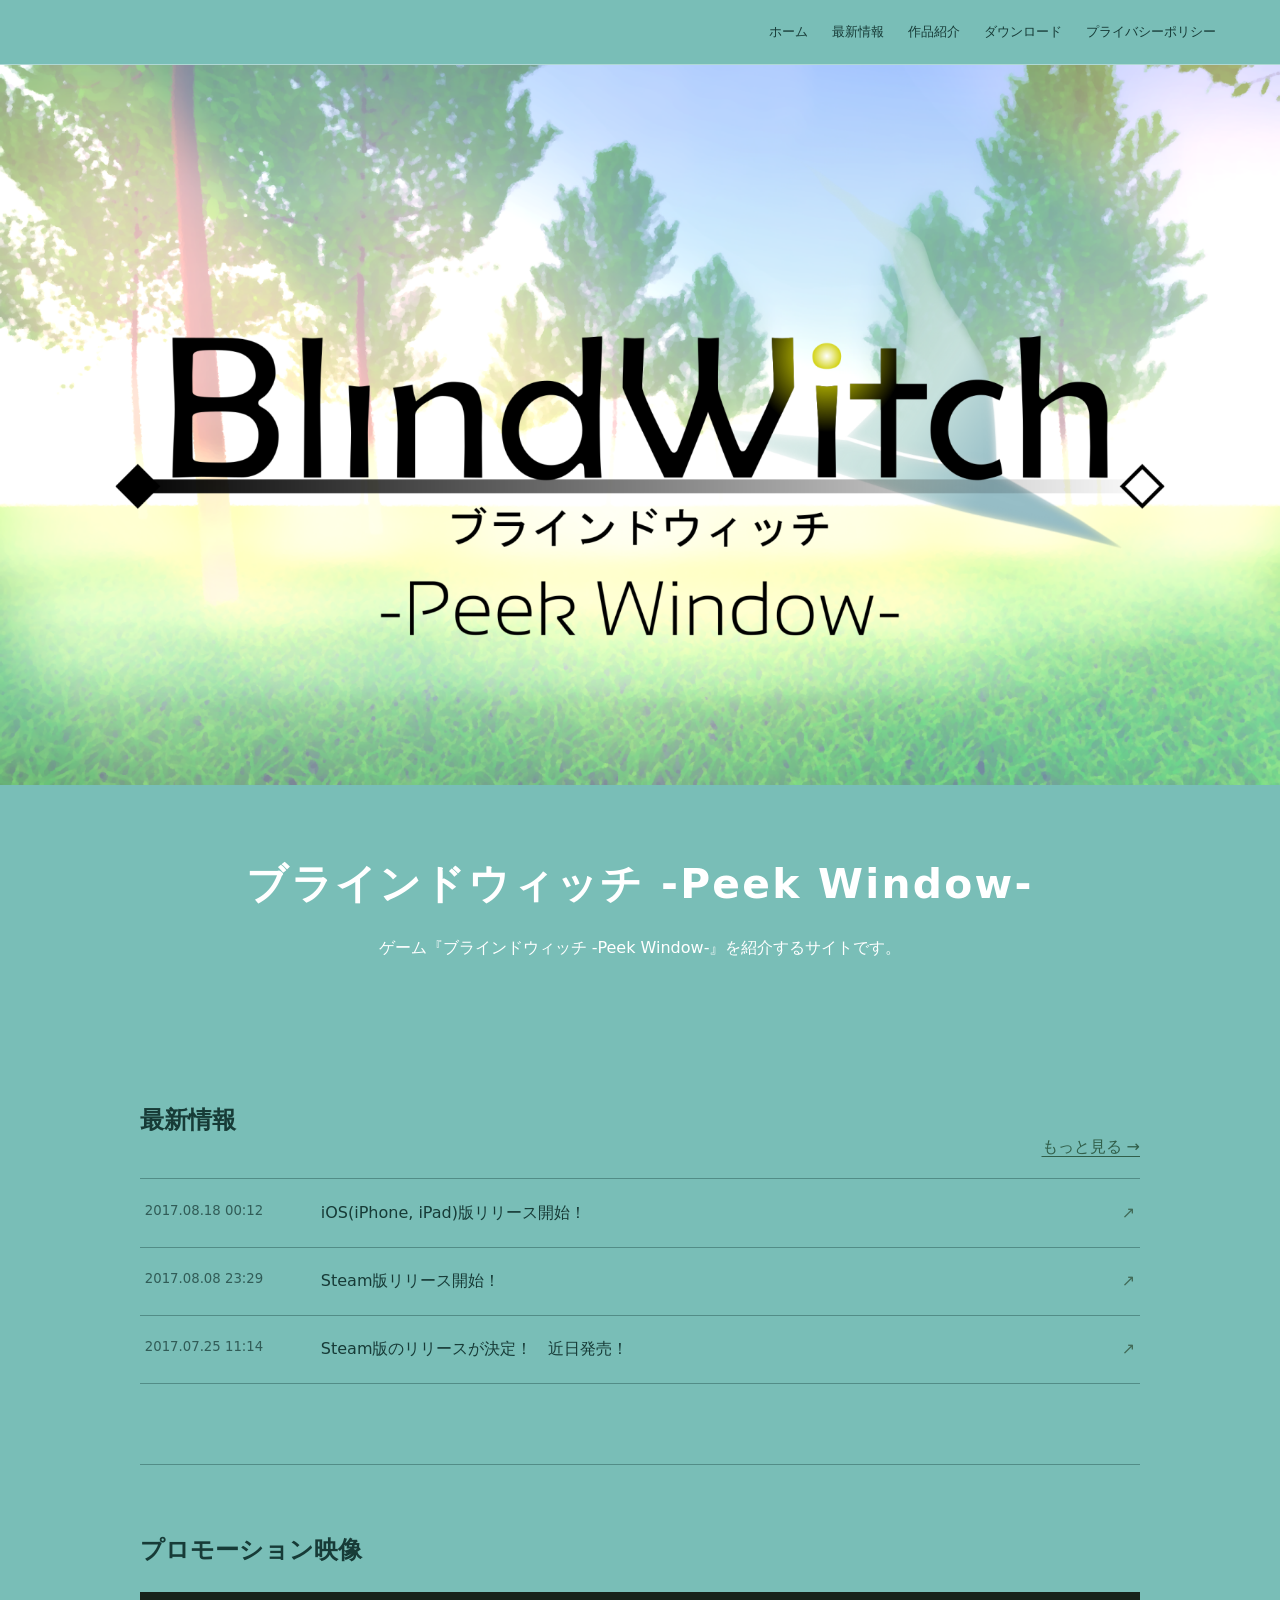
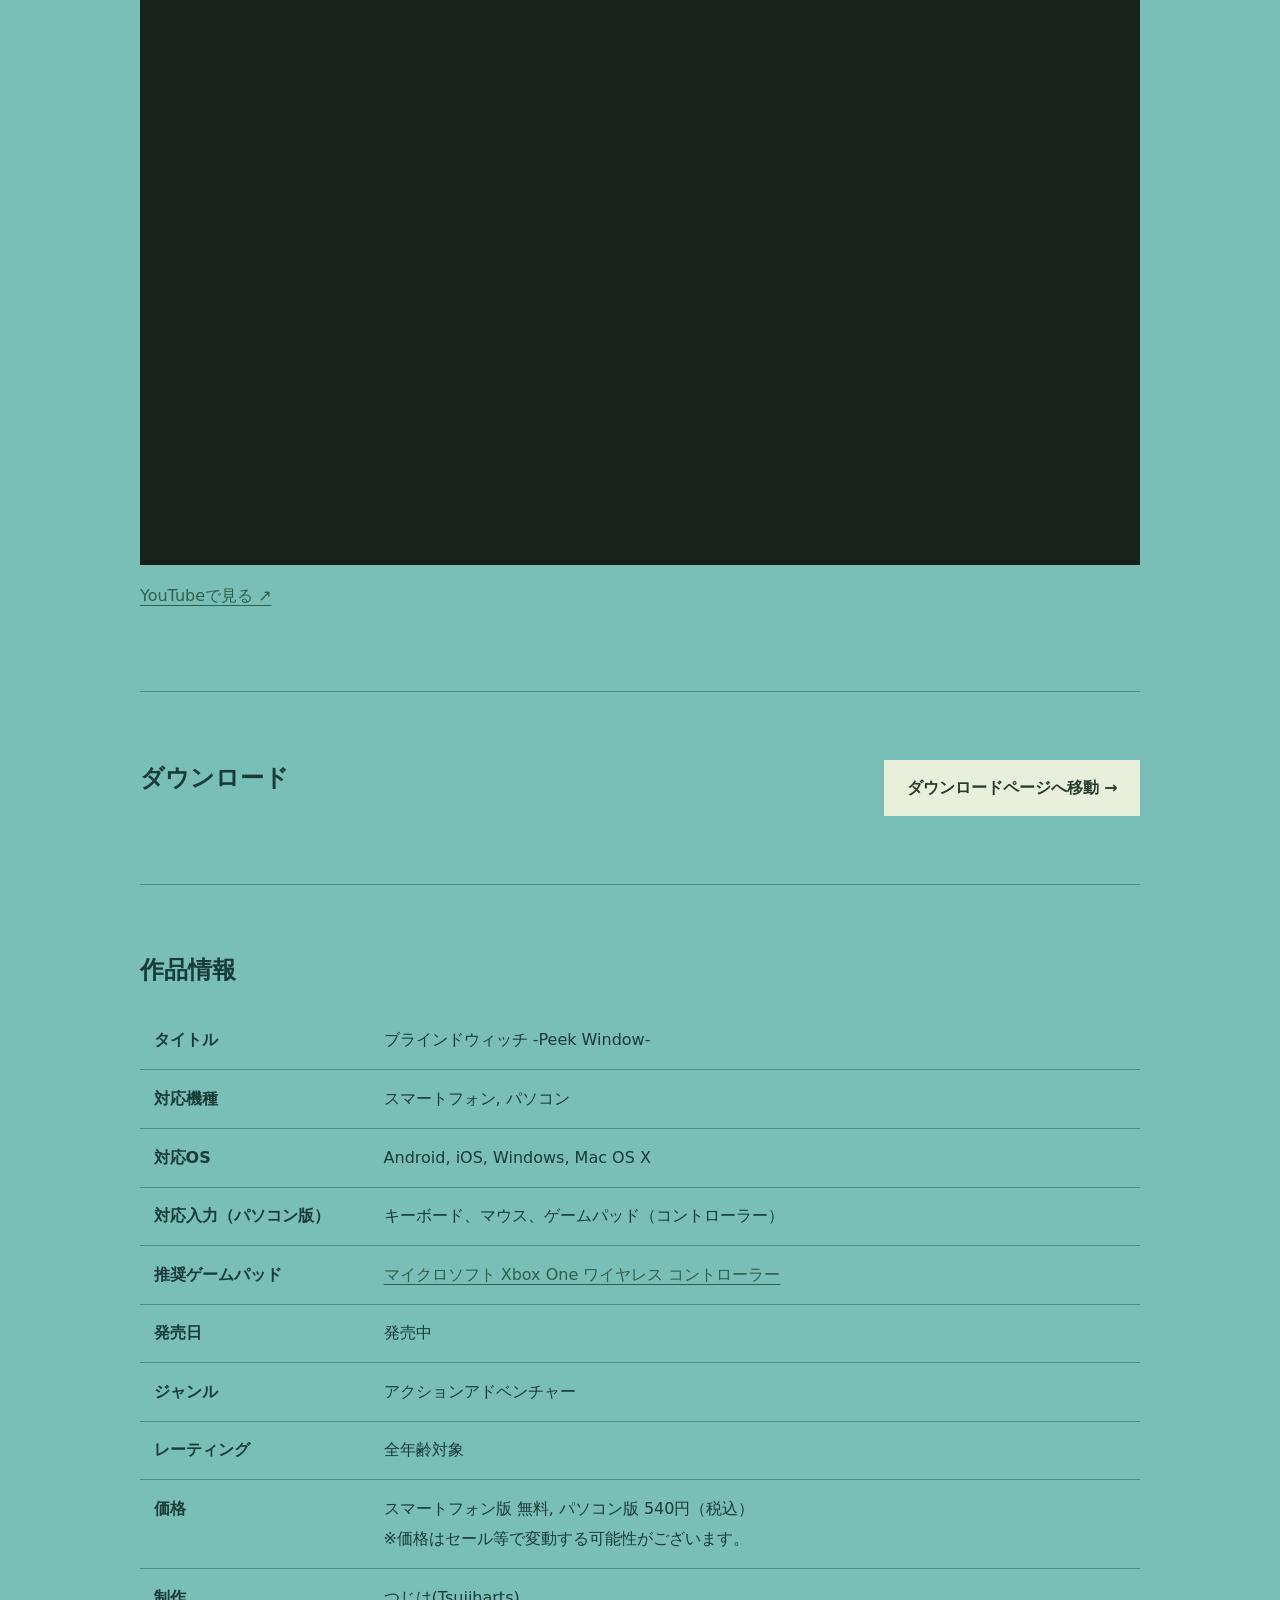
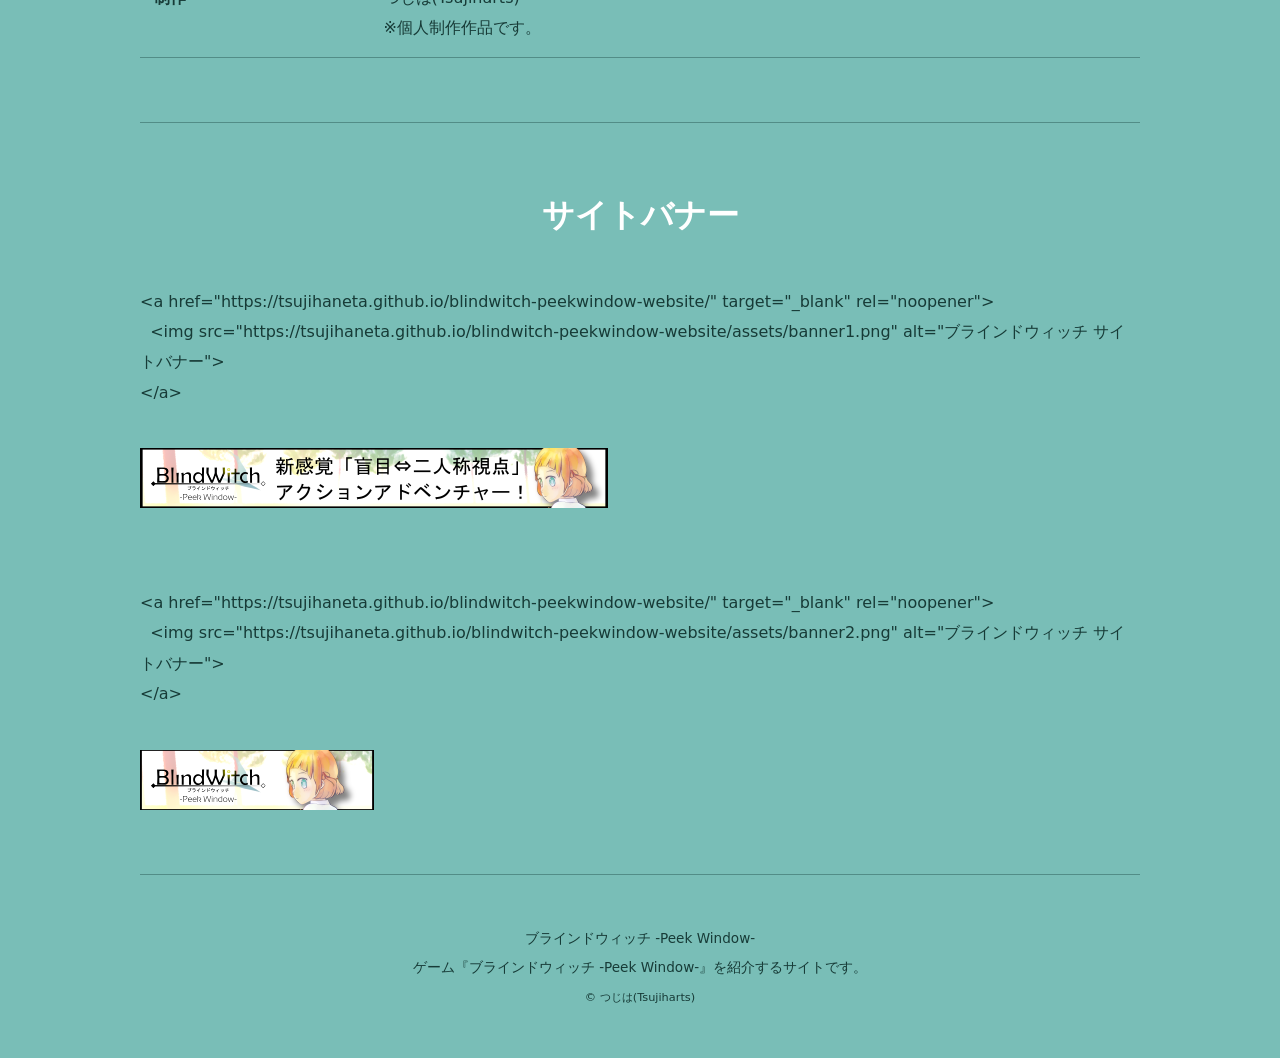
==== commit 8d9b9c8e: "Restore Ownd colors and banner embed examples" ====
--- a/index.html
+++ b/index.html
@@ -1 +1,5 @@
-<!doctype html><html lang="ja"><head><meta charset="utf-8"><meta name="viewport" content="width=device-width,initial-scale=1"><meta name="description" content="ゲーム『ブラインドウィッチ -Peek Window-』を紹介するサイトです。"><title>ホーム | ブラインドウィッチ -Peek Window-</title><link rel="icon" href="assets/icon.png"><link rel="stylesheet" href="style.css?v=4"></head><body><header class="header"><nav aria-label="メインナビゲーション"><a href="index.html">ホーム</a><a href="news.html">最新情報</a><a href="game.html">作品紹介</a><a href="download.html">ダウンロード</a><a href="privacy.html">プライバシーポリシー</a></nav></header><main><section class="hero"><div class="hero-content"><h1>ブラインドウィッチ<br><span>-Peek Window-</span></h1><p>ゲーム『ブラインドウィッチ -Peek Window-』を紹介するサイトです。</p><a class="button" href="download.html">ダウンロード <span>→</span></a></div></section><div class="wrap"><section><div class="section-head"><div><h2>最新情報</h2></div><a href="news.html">もっと見る →</a></div><ul class="news"><li><a href="post-2811755.html"><time>2017.08.18 00:12</time><span>iOS(iPhone, iPad)版リリース開始！</span><b aria-hidden="true">↗</b></a></li><li><a href="post-2771829.html"><time>2017.08.08 23:29</time><span>Steam版リリース開始！</span><b aria-hidden="true">↗</b></a></li><li><a href="post-2707244.html"><time>2017.07.25 11:14</time><span>Steam版のリリースが決定！　近日発売！</span><b aria-hidden="true">↗</b></a></li></ul></section><section><h2>プロモーション映像</h2><div class="video"><iframe src="https://www.youtube-nocookie.com/embed/FHrP35aRwF4" title="プロモーション映像" allow="accelerometer; autoplay; clipboard-write; encrypted-media; gyroscope; picture-in-picture; web-share" allowfullscreen loading="lazy"></iframe></div><p><a href="https://www.youtube.com/watch?v=FHrP35aRwF4">YouTubeで見る ↗</a></p></section><section class="download-callout"><div><h2>ダウンロード</h2></div><a class="button" href="download.html">ダウンロードページへ移動 →</a></section><section><h2>作品情報</h2><dl class="spec"><dt>タイトル</dt><dd>ブラインドウィッチ -Peek Window-</dd><dt>対応機種</dt><dd>スマートフォン, パソコン</dd><dt>対応OS</dt><dd>Android, iOS, Windows, Mac OS X</dd><dt>対応入力（パソコン版）</dt><dd>キーボード、マウス、ゲームパッド（コントローラー）</dd><dt>推奨ゲームパッド</dt><dd><a href="https://www.microsoft.com/ja-jp/store/d/bluetooth-対応-xbox-コントローラー-windows用-usbケーブル付/8v9sf9lzzfhq/cnvj">マイクロソフト Xbox One ワイヤレス コントローラー</a></dd><dt>発売日</dt><dd>発売中</dd><dt>ジャンル</dt><dd>アクションアドベンチャー</dd><dt>レーティング</dt><dd>全年齢対象</dd><dt>価格</dt><dd>スマートフォン版 無料, パソコン版 540円（税込）<br>※価格はセール等で変動する可能性がございます。</dd><dt>制作</dt><dd>つじは(Tsujiharts)<br>※個人制作作品です。</dd></dl></section><section><h2>サイトバナー</h2><div class="banners"><img src="assets/banner1.png" alt="ブラインドウィッチ サイトバナー"><img src="assets/banner2.png" alt="ブラインドウィッチ サイトバナー"></div></section></div></main><footer><p>ブラインドウィッチ -Peek Window-</p><p>ゲーム『ブラインドウィッチ -Peek Window-』を紹介するサイトです。</p><small>© つじは(Tsujiharts)</small></footer></body></html>+<!doctype html><html lang="ja"><head><meta charset="utf-8"><meta name="viewport" content="width=device-width,initial-scale=1"><meta name="description" content="ゲーム『ブラインドウィッチ -Peek Window-』を紹介するサイトです。"><title>ホーム | ブラインドウィッチ -Peek Window-</title><link rel="icon" href="assets/icon.png"><link rel="stylesheet" href="style.css?v=5"></head><body><header class="header"><nav aria-label="メインナビゲーション"><a href="index.html">ホーム</a><a href="news.html">最新情報</a><a href="game.html">作品紹介</a><a href="download.html">ダウンロード</a><a href="privacy.html">プライバシーポリシー</a></nav></header><main><section class="hero"><div class="hero-content"><h1>ブラインドウィッチ <span>-Peek Window-</span></h1><p>ゲーム『ブラインドウィッチ -Peek Window-』を紹介するサイトです。</p><a class="button" href="download.html">ダウンロード <span>→</span></a></div></section><div class="wrap"><section><div class="section-head"><div><h2>最新情報</h2></div><a href="news.html">もっと見る →</a></div><ul class="news"><li><a href="post-2811755.html"><time>2017.08.18 00:12</time><span>iOS(iPhone, iPad)版リリース開始！</span><b aria-hidden="true">↗</b></a></li><li><a href="post-2771829.html"><time>2017.08.08 23:29</time><span>Steam版リリース開始！</span><b aria-hidden="true">↗</b></a></li><li><a href="post-2707244.html"><time>2017.07.25 11:14</time><span>Steam版のリリースが決定！　近日発売！</span><b aria-hidden="true">↗</b></a></li></ul></section><section><h2>プロモーション映像</h2><div class="video"><iframe src="https://www.youtube-nocookie.com/embed/FHrP35aRwF4" title="プロモーション映像" allow="accelerometer; autoplay; clipboard-write; encrypted-media; gyroscope; picture-in-picture; web-share" allowfullscreen loading="lazy"></iframe></div><p><a href="https://www.youtube.com/watch?v=FHrP35aRwF4">YouTubeで見る ↗</a></p></section><section class="download-callout"><div><h2>ダウンロード</h2></div><a class="button" href="download.html">ダウンロードページへ移動 →</a></section><section><h2>作品情報</h2><dl class="spec"><dt>タイトル</dt><dd>ブラインドウィッチ -Peek Window-</dd><dt>対応機種</dt><dd>スマートフォン, パソコン</dd><dt>対応OS</dt><dd>Android, iOS, Windows, Mac OS X</dd><dt>対応入力（パソコン版）</dt><dd>キーボード、マウス、ゲームパッド（コントローラー）</dd><dt>推奨ゲームパッド</dt><dd><a href="https://www.microsoft.com/ja-jp/store/d/bluetooth-対応-xbox-コントローラー-windows用-usbケーブル付/8v9sf9lzzfhq/cnvj">マイクロソフト Xbox One ワイヤレス コントローラー</a></dd><dt>発売日</dt><dd>発売中</dd><dt>ジャンル</dt><dd>アクションアドベンチャー</dd><dt>レーティング</dt><dd>全年齢対象</dd><dt>価格</dt><dd>スマートフォン版 無料, パソコン版 540円（税込）<br>※価格はセール等で変動する可能性がございます。</dd><dt>制作</dt><dd>つじは(Tsujiharts)<br>※個人制作作品です。</dd></dl></section><section><h2>サイトバナー</h2><div class="banners"><figure><pre><code>&lt;a href="https://tsujihaneta.github.io/blindwitch-peekwindow-website/" target="_blank" rel="noopener"&gt;
+  &lt;img src="https://tsujihaneta.github.io/blindwitch-peekwindow-website/assets/banner1.png" alt="ブラインドウィッチ サイトバナー"&gt;
+&lt;/a&gt;</code></pre><a href="https://tsujihaneta.github.io/blindwitch-peekwindow-website/" target="_blank" rel="noopener"><img src="assets/banner1.png" alt="ブラインドウィッチ サイトバナー"></a></figure><figure><pre><code>&lt;a href="https://tsujihaneta.github.io/blindwitch-peekwindow-website/" target="_blank" rel="noopener"&gt;
+  &lt;img src="https://tsujihaneta.github.io/blindwitch-peekwindow-website/assets/banner2.png" alt="ブラインドウィッチ サイトバナー"&gt;
+&lt;/a&gt;</code></pre><a href="https://tsujihaneta.github.io/blindwitch-peekwindow-website/" target="_blank" rel="noopener"><img src="assets/banner2.png" alt="ブラインドウィッチ サイトバナー"></a></figure></div></section></div></main><footer><p>ブラインドウィッチ -Peek Window-</p><p>ゲーム『ブラインドウィッチ -Peek Window-』を紹介するサイトです。</p><small>© つじは(Tsujiharts)</small></footer></body></html>
--- a/style.css
+++ b/style.css
@@ -13,3 +13,22 @@
 
 .header{justify-content:flex-end}
 @media(max-width:650px){.header{align-items:flex-start}}
+
+/* Original Ownd palette and homepage layout */
+:root{--paper:#79beb7;--ink:#173b37;--line:#528d87;--muted:#315c57}
+.header,footer{background:var(--paper);color:var(--ink)}
+.header{border-bottom:1px solid rgba(255,255,255,.4)}
+footer small{color:var(--ink)}
+.hero{background-color:var(--paper)}
+.hero-content{text-align:center;color:#fff;padding:clamp(2.5rem,6vw,4.5rem) 0}
+.hero h1{font-size:clamp(1.55rem,3.8vw,2.55rem);letter-spacing:.055em;margin:0}
+.hero h1 span{font-size:inherit;font-weight:inherit;white-space:nowrap}
+.hero-content>.button{display:none}
+.hero-content p{margin:1.3rem 0 0}
+main>.wrap>section:has(.banners)>h2{text-align:center;color:white;font-size:clamp(1.5rem,3vw,2rem)}
+.banners{display:grid;gap:3.5rem;color:#173b37}
+.banners figure{margin:0;min-width:0}
+.banners pre{white-space:pre-wrap;overflow-wrap:anywhere;margin:1.5rem 0 2.5rem;font:inherit}
+.banners code{font:inherit}
+.banners img{display:block}
+.game-intro h1{border-color:var(--line)}
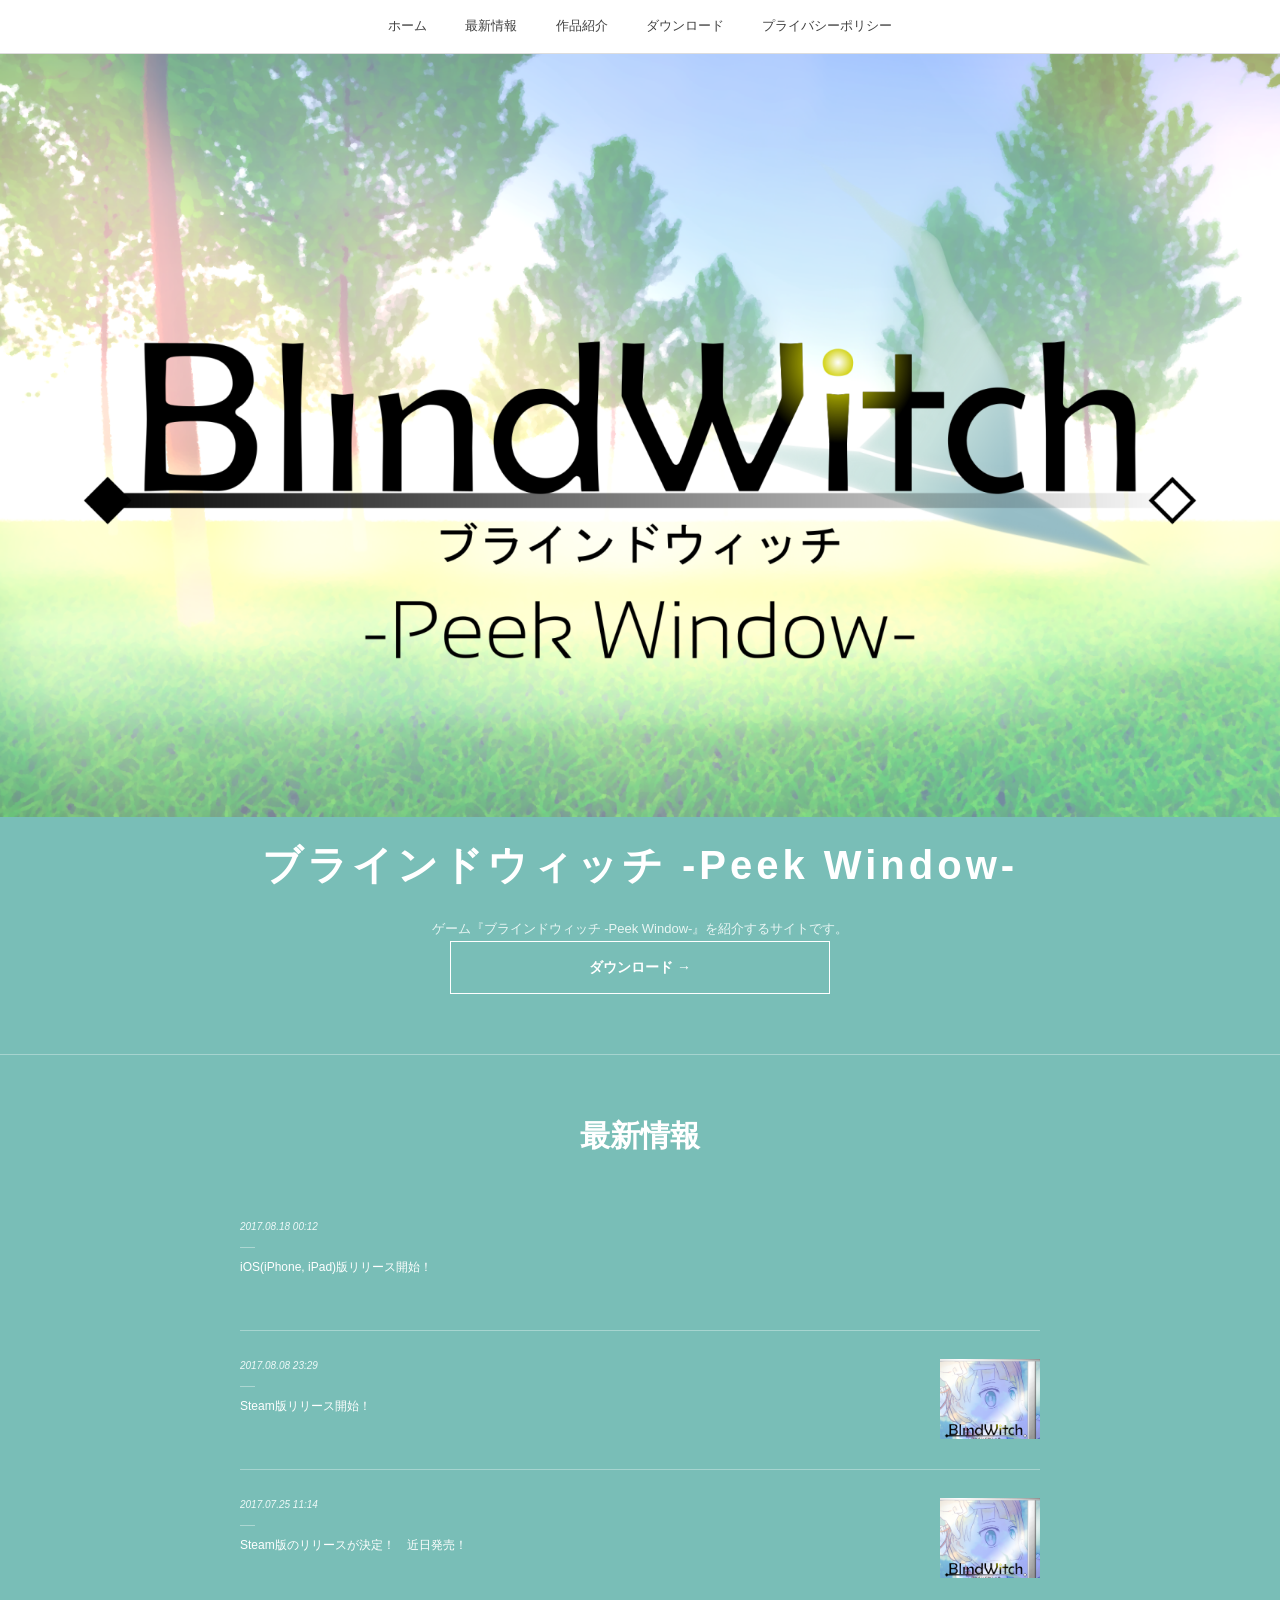
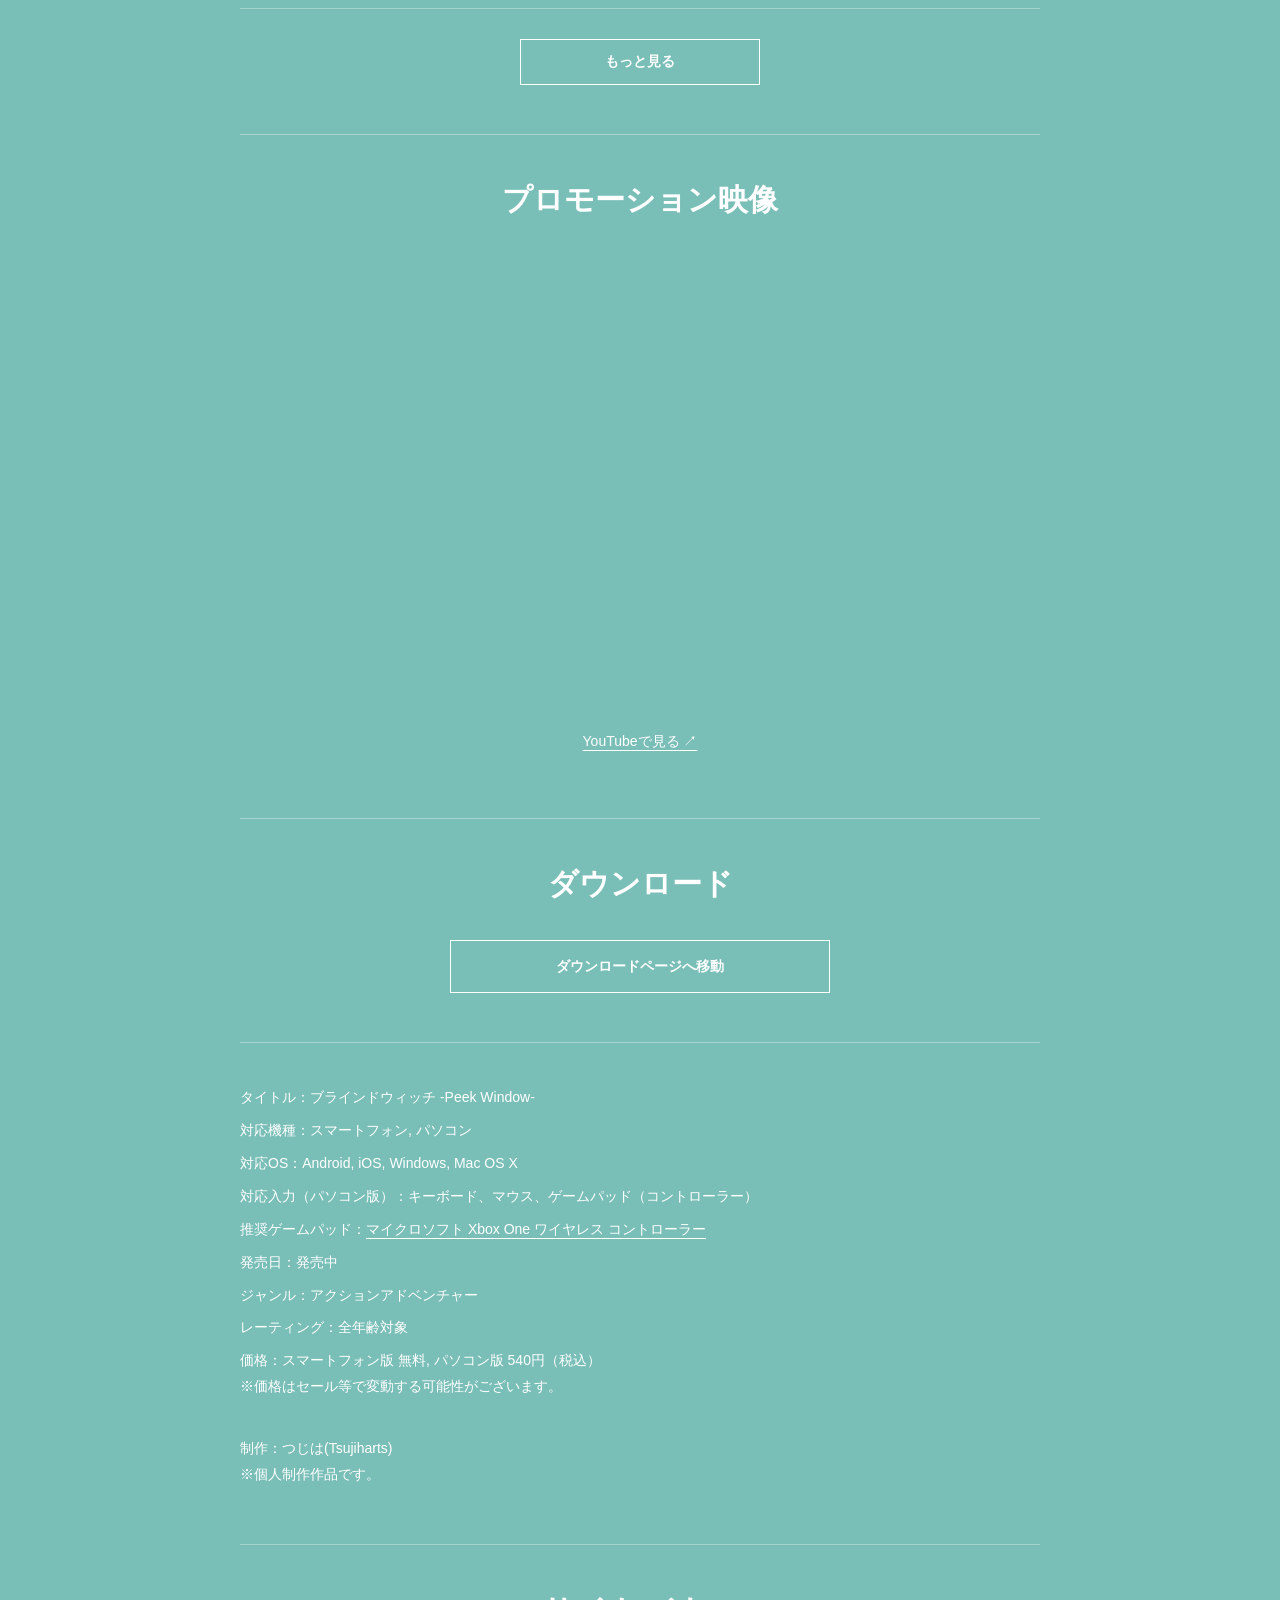
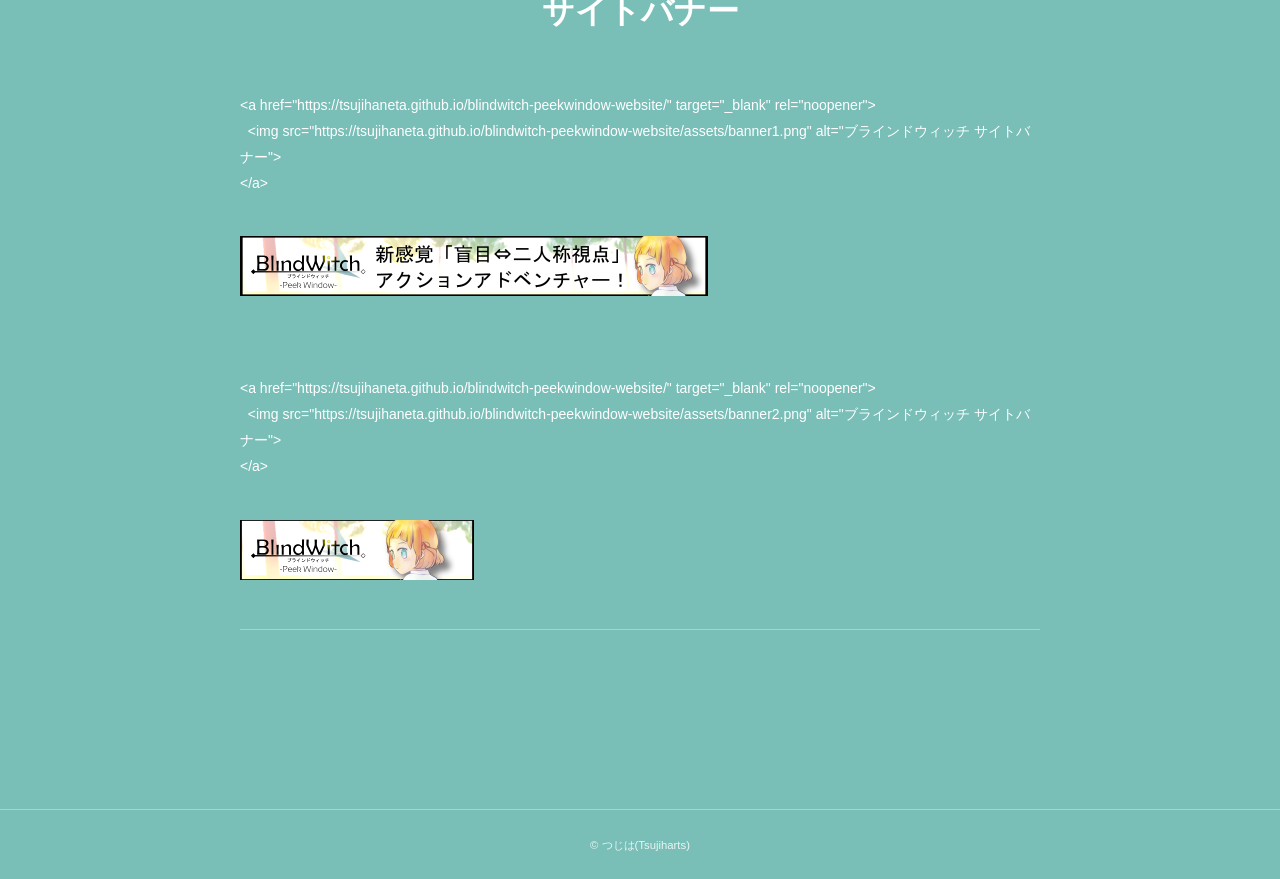
==== commit bbc8b54d: "Match Ownd homepage layout and typography" ====
--- a/index.html
+++ b/index.html
@@ -1,5 +1,5 @@
-<!doctype html><html lang="ja"><head><meta charset="utf-8"><meta name="viewport" content="width=device-width,initial-scale=1"><meta name="description" content="ゲーム『ブラインドウィッチ -Peek Window-』を紹介するサイトです。"><title>ホーム | ブラインドウィッチ -Peek Window-</title><link rel="icon" href="assets/icon.png"><link rel="stylesheet" href="style.css?v=5"></head><body><header class="header"><nav aria-label="メインナビゲーション"><a href="index.html">ホーム</a><a href="news.html">最新情報</a><a href="game.html">作品紹介</a><a href="download.html">ダウンロード</a><a href="privacy.html">プライバシーポリシー</a></nav></header><main><section class="hero"><div class="hero-content"><h1>ブラインドウィッチ <span>-Peek Window-</span></h1><p>ゲーム『ブラインドウィッチ -Peek Window-』を紹介するサイトです。</p><a class="button" href="download.html">ダウンロード <span>→</span></a></div></section><div class="wrap"><section><div class="section-head"><div><h2>最新情報</h2></div><a href="news.html">もっと見る →</a></div><ul class="news"><li><a href="post-2811755.html"><time>2017.08.18 00:12</time><span>iOS(iPhone, iPad)版リリース開始！</span><b aria-hidden="true">↗</b></a></li><li><a href="post-2771829.html"><time>2017.08.08 23:29</time><span>Steam版リリース開始！</span><b aria-hidden="true">↗</b></a></li><li><a href="post-2707244.html"><time>2017.07.25 11:14</time><span>Steam版のリリースが決定！　近日発売！</span><b aria-hidden="true">↗</b></a></li></ul></section><section><h2>プロモーション映像</h2><div class="video"><iframe src="https://www.youtube-nocookie.com/embed/FHrP35aRwF4" title="プロモーション映像" allow="accelerometer; autoplay; clipboard-write; encrypted-media; gyroscope; picture-in-picture; web-share" allowfullscreen loading="lazy"></iframe></div><p><a href="https://www.youtube.com/watch?v=FHrP35aRwF4">YouTubeで見る ↗</a></p></section><section class="download-callout"><div><h2>ダウンロード</h2></div><a class="button" href="download.html">ダウンロードページへ移動 →</a></section><section><h2>作品情報</h2><dl class="spec"><dt>タイトル</dt><dd>ブラインドウィッチ -Peek Window-</dd><dt>対応機種</dt><dd>スマートフォン, パソコン</dd><dt>対応OS</dt><dd>Android, iOS, Windows, Mac OS X</dd><dt>対応入力（パソコン版）</dt><dd>キーボード、マウス、ゲームパッド（コントローラー）</dd><dt>推奨ゲームパッド</dt><dd><a href="https://www.microsoft.com/ja-jp/store/d/bluetooth-対応-xbox-コントローラー-windows用-usbケーブル付/8v9sf9lzzfhq/cnvj">マイクロソフト Xbox One ワイヤレス コントローラー</a></dd><dt>発売日</dt><dd>発売中</dd><dt>ジャンル</dt><dd>アクションアドベンチャー</dd><dt>レーティング</dt><dd>全年齢対象</dd><dt>価格</dt><dd>スマートフォン版 無料, パソコン版 540円（税込）<br>※価格はセール等で変動する可能性がございます。</dd><dt>制作</dt><dd>つじは(Tsujiharts)<br>※個人制作作品です。</dd></dl></section><section><h2>サイトバナー</h2><div class="banners"><figure><pre><code>&lt;a href="https://tsujihaneta.github.io/blindwitch-peekwindow-website/" target="_blank" rel="noopener"&gt;
+<!doctype html><html lang="ja"><head><meta charset="utf-8"><meta name="viewport" content="width=device-width,initial-scale=1"><meta name="description" content="ゲーム『ブラインドウィッチ -Peek Window-』を紹介するサイトです。"><title>ホーム | ブラインドウィッチ -Peek Window-</title><link rel="icon" href="assets/icon.png"><link rel="stylesheet" href="style.css?v=6"></head><body class="home"><header class="header"><nav aria-label="メインナビゲーション"><a href="index.html">ホーム</a><a href="news.html">最新情報</a><a href="game.html">作品紹介</a><a href="download.html">ダウンロード</a><a href="privacy.html">プライバシーポリシー</a></nav></header><main><section class="hero"><div class="hero-content"><h1>ブラインドウィッチ <span>-Peek Window-</span></h1><p>ゲーム『ブラインドウィッチ -Peek Window-』を紹介するサイトです。</p><a class="button" href="download.html">ダウンロード <span>→</span></a></div></section><div class="wrap"><section><h2>最新情報</h2><ul class="news"><li><a href="post-2811755.html"><time>2017.08.18 00:12</time><span>iOS(iPhone, iPad)版リリース開始！</span></a></li><li><a href="post-2771829.html"><time>2017.08.08 23:29</time><span>Steam版リリース開始！</span><img src="assets/social.png" alt=""></a></li><li><a href="post-2707244.html"><time>2017.07.25 11:14</time><span>Steam版のリリースが決定！　近日発売！</span><img src="assets/social.png" alt=""></a></li></ul><a class="button more-news" href="news.html">もっと見る</a></section><section><h2>プロモーション映像</h2><div class="video"><iframe src="https://www.youtube-nocookie.com/embed/FHrP35aRwF4" title="プロモーション映像" allow="accelerometer; autoplay; clipboard-write; encrypted-media; gyroscope; picture-in-picture; web-share" allowfullscreen loading="lazy"></iframe></div><p><a href="https://www.youtube.com/watch?v=FHrP35aRwF4">YouTubeで見る ↗</a></p></section><section class="download-callout"><div><h2>ダウンロード</h2></div><a class="button" href="download.html">ダウンロードページへ移動</a></section><section><div class="home-spec"><p>タイトル：ブラインドウィッチ -Peek Window-</p><p>対応機種：スマートフォン, パソコン</p><p>対応OS：Android, iOS, Windows, Mac OS X</p><p>対応入力（パソコン版）：キーボード、マウス、ゲームパッド（コントローラー）</p><p>推奨ゲームパッド：<a href="https://www.microsoft.com/ja-jp/store/d/bluetooth-対応-xbox-コントローラー-windows用-usbケーブル付/8v9sf9lzzfhq/cnvj">マイクロソフト Xbox One ワイヤレス コントローラー</a></p><p>発売日：発売中</p><p>ジャンル：アクションアドベンチャー</p><p>レーティング：全年齢対象</p><p>価格：スマートフォン版 無料, パソコン版 540円（税込）<br>※価格はセール等で変動する可能性がございます。</p><p>制作：つじは(Tsujiharts)<br>※個人制作作品です。</p></div></section><section><h2>サイトバナー</h2><div class="banners"><figure><pre><code>&lt;a href="https://tsujihaneta.github.io/blindwitch-peekwindow-website/" target="_blank" rel="noopener"&gt;
   &lt;img src="https://tsujihaneta.github.io/blindwitch-peekwindow-website/assets/banner1.png" alt="ブラインドウィッチ サイトバナー"&gt;
 &lt;/a&gt;</code></pre><a href="https://tsujihaneta.github.io/blindwitch-peekwindow-website/" target="_blank" rel="noopener"><img src="assets/banner1.png" alt="ブラインドウィッチ サイトバナー"></a></figure><figure><pre><code>&lt;a href="https://tsujihaneta.github.io/blindwitch-peekwindow-website/" target="_blank" rel="noopener"&gt;
   &lt;img src="https://tsujihaneta.github.io/blindwitch-peekwindow-website/assets/banner2.png" alt="ブラインドウィッチ サイトバナー"&gt;
-&lt;/a&gt;</code></pre><a href="https://tsujihaneta.github.io/blindwitch-peekwindow-website/" target="_blank" rel="noopener"><img src="assets/banner2.png" alt="ブラインドウィッチ サイトバナー"></a></figure></div></section></div></main><footer><p>ブラインドウィッチ -Peek Window-</p><p>ゲーム『ブラインドウィッチ -Peek Window-』を紹介するサイトです。</p><small>© つじは(Tsujiharts)</small></footer></body></html>+&lt;/a&gt;</code></pre><a href="https://tsujihaneta.github.io/blindwitch-peekwindow-website/" target="_blank" rel="noopener"><img src="assets/banner2.png" alt="ブラインドウィッチ サイトバナー"></a></figure></div></section></div></main><footer><small>© つじは(Tsujiharts)</small></footer></body></html>
--- a/style.css
+++ b/style.css
@@ -32,3 +32,37 @@
 .banners code{font:inherit}
 .banners img{display:block}
 .game-intro h1{border-color:var(--line)}
+
+/* Homepage proportions from the Ownd layout. */
+.header{background:#fff;justify-content:center;align-items:center;padding:14px 5%;min-height:52px;border-bottom:1px solid #ddd}
+.header nav{justify-content:center;column-gap:clamp(.85rem,3vw,2.5rem);row-gap:.45rem}
+.header nav a{color:#404040}
+.home{color:#fff;font:14px/1.85 Arial,"Hiragino Kaku Gothic ProN",Meiryo,sans-serif}
+.home main>.wrap{width:min(800px,90%)}
+.home .hero{background-size:auto,106% auto;background-position:center top;background-image:url('assets/cover.png');background-size:106% auto}
+.home .hero-content{width:94%;padding:64px 0 60px}
+.home .hero h1{font-size:clamp(1.45rem,4vw,2.5rem);letter-spacing:.1em}
+.home .hero p{font-size:13px;color:#e9f6f4;margin-top:25px}
+.home .hero{border-bottom:1px solid #ffffff55}
+.home main>.wrap>section{padding:42px 0 49px;border-color:#ffffff55}
+.home main>.wrap>section:first-child{padding-top:58px}
+.home main>.wrap h2{text-align:center;font-size:clamp(1.45rem,4vw,1.875rem);margin:0 0 34px}
+.home .news{border:0;margin:0 0 30px}
+.home .news li{border-color:#ffffff55}
+.home .news a{position:relative;display:flex;flex-direction:column;gap:8px;min-height:138px;padding:26px 115px 25px 0;color:#fff;font-size:12px}
+.home .news time{font-size:10px;font-style:italic;color:#eef9f8}
+.home .news time::after{content:"";display:block;width:15px;border-top:1px solid #ffffff60;margin-top:10px}
+.home .news img{position:absolute;right:0;top:28px;width:100px;height:80px;object-fit:cover}
+.home .download-callout{display:block;text-align:center}
+.home .button{display:block;width:min(380px,100%);margin:auto;border:1px solid #fff;background:transparent;color:#fff;text-align:center}
+.home .button:hover{background:#ffffff22}
+.home .more-news{width:min(240px,100%);padding:.55rem}
+.home .video{background:transparent}
+.home .video+p{text-align:center}
+.home main a:not(.button){color:#fff}
+.home .home-spec p{margin:0 0 7px}
+.home .home-spec p:last-child{margin-top:36px}
+.home .banners{color:#fff}
+.home footer{border-top:1px solid #ffffff55;margin-top:clamp(4rem,14vw,12rem);padding:22px}
+.home footer small{color:#e9f6f4}
+@media(max-width:650px){.home .hero-content{padding:36px 0}.home .hero h1{letter-spacing:.025em}.home main>.wrap>section{padding:34px 0}.home .news a{min-height:116px;padding-right:88px}.home .news img{width:76px;height:61px}}
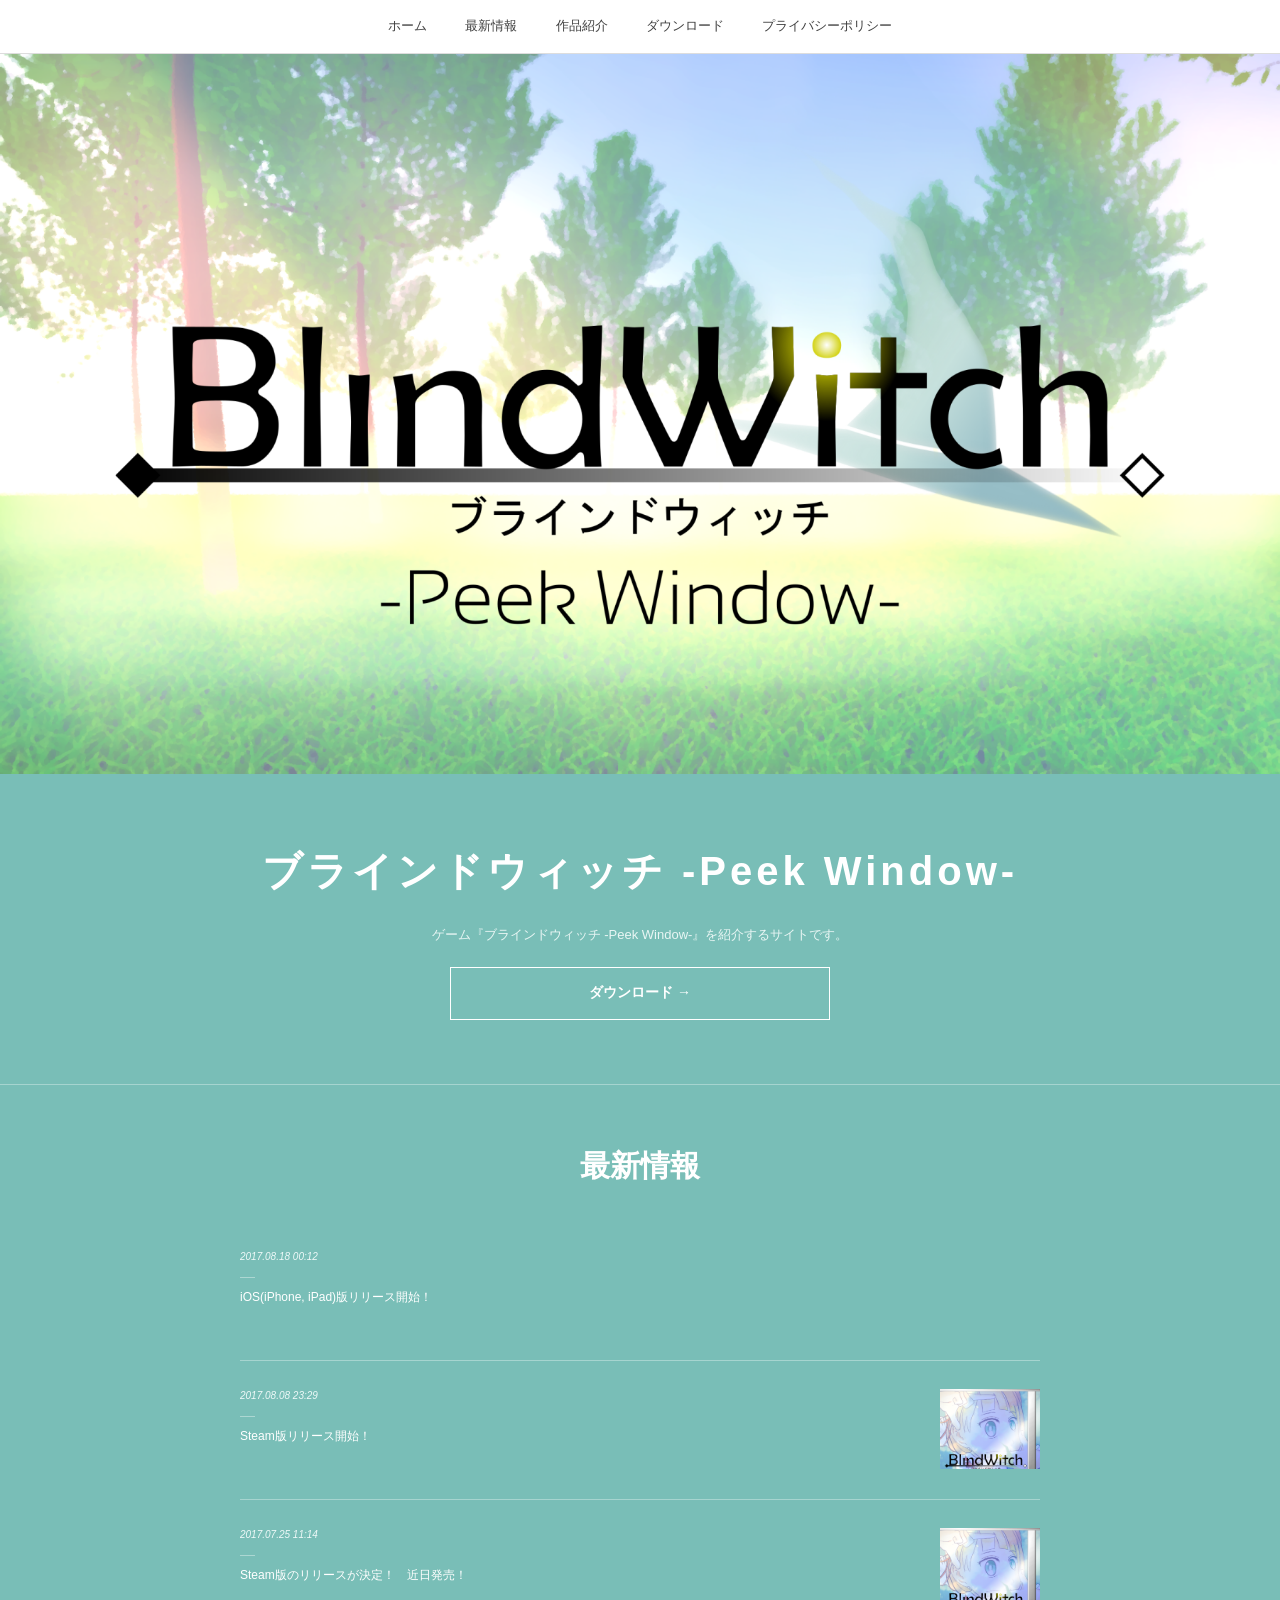
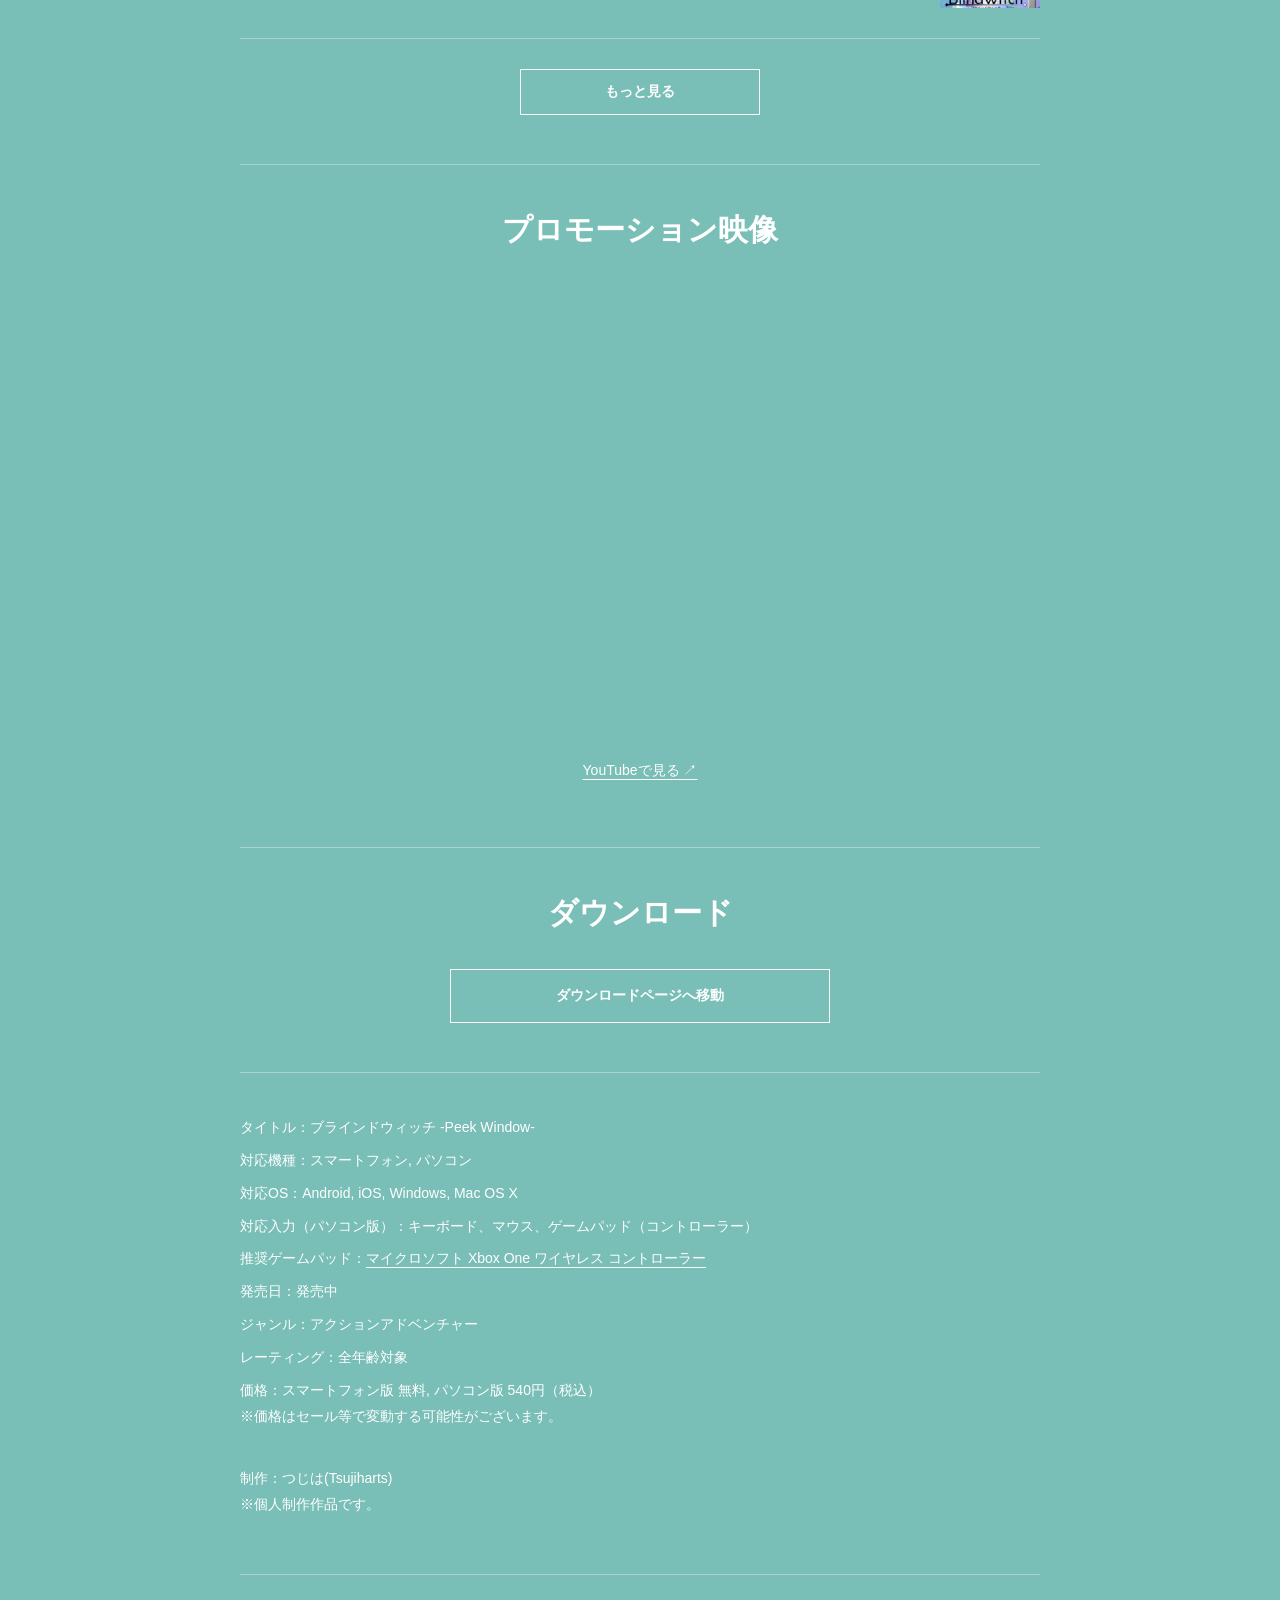
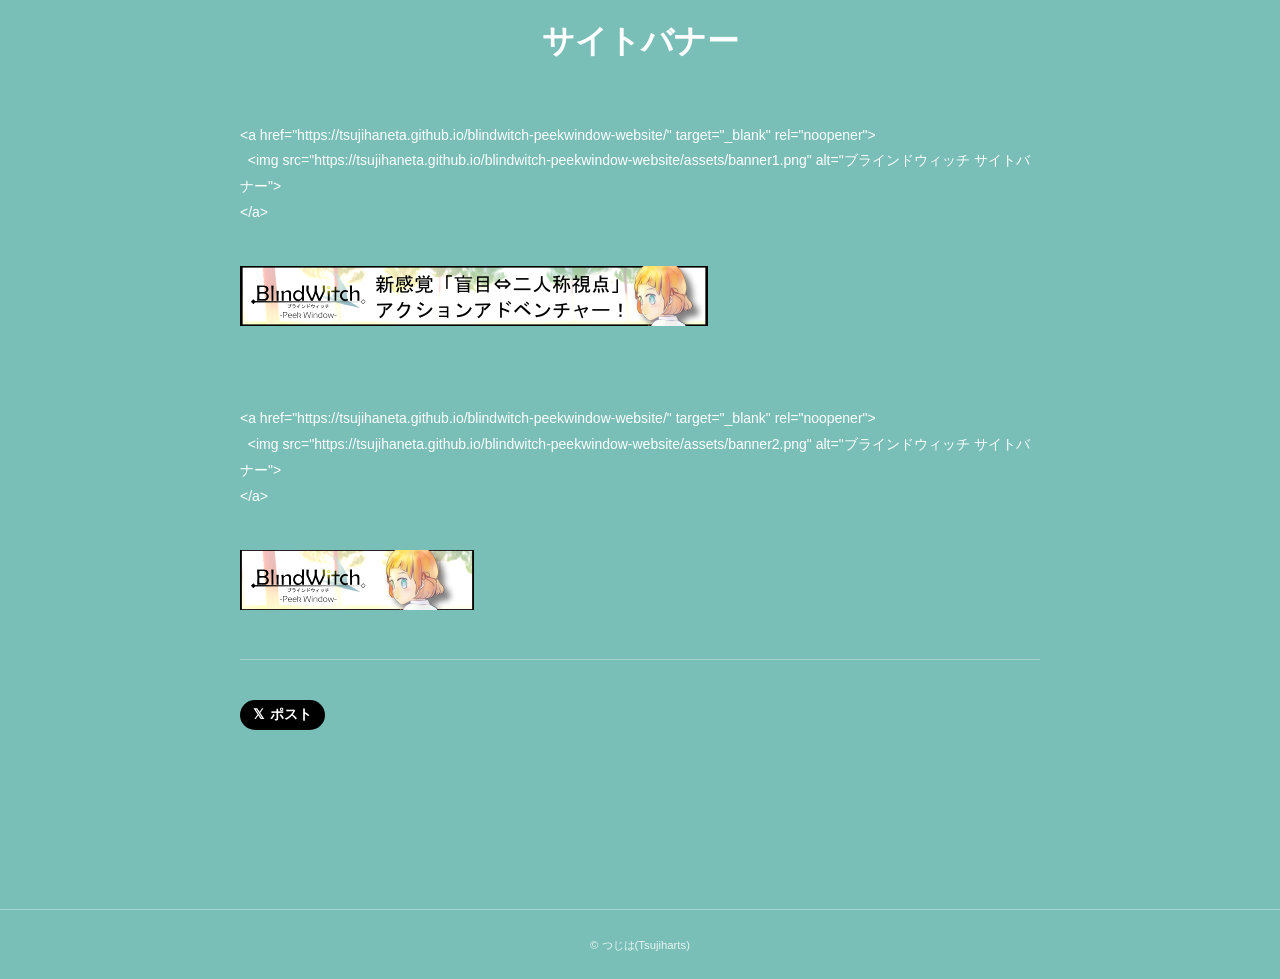
==== commit 8e4a24c1: "Restore X share and balance homepage title spacing" ====
--- a/index.html
+++ b/index.html
@@ -1,5 +1,5 @@
-<!doctype html><html lang="ja"><head><meta charset="utf-8"><meta name="viewport" content="width=device-width,initial-scale=1"><meta name="description" content="ゲーム『ブラインドウィッチ -Peek Window-』を紹介するサイトです。"><title>ホーム | ブラインドウィッチ -Peek Window-</title><link rel="icon" href="assets/icon.png"><link rel="stylesheet" href="style.css?v=6"></head><body class="home"><header class="header"><nav aria-label="メインナビゲーション"><a href="index.html">ホーム</a><a href="news.html">最新情報</a><a href="game.html">作品紹介</a><a href="download.html">ダウンロード</a><a href="privacy.html">プライバシーポリシー</a></nav></header><main><section class="hero"><div class="hero-content"><h1>ブラインドウィッチ <span>-Peek Window-</span></h1><p>ゲーム『ブラインドウィッチ -Peek Window-』を紹介するサイトです。</p><a class="button" href="download.html">ダウンロード <span>→</span></a></div></section><div class="wrap"><section><h2>最新情報</h2><ul class="news"><li><a href="post-2811755.html"><time>2017.08.18 00:12</time><span>iOS(iPhone, iPad)版リリース開始！</span></a></li><li><a href="post-2771829.html"><time>2017.08.08 23:29</time><span>Steam版リリース開始！</span><img src="assets/social.png" alt=""></a></li><li><a href="post-2707244.html"><time>2017.07.25 11:14</time><span>Steam版のリリースが決定！　近日発売！</span><img src="assets/social.png" alt=""></a></li></ul><a class="button more-news" href="news.html">もっと見る</a></section><section><h2>プロモーション映像</h2><div class="video"><iframe src="https://www.youtube-nocookie.com/embed/FHrP35aRwF4" title="プロモーション映像" allow="accelerometer; autoplay; clipboard-write; encrypted-media; gyroscope; picture-in-picture; web-share" allowfullscreen loading="lazy"></iframe></div><p><a href="https://www.youtube.com/watch?v=FHrP35aRwF4">YouTubeで見る ↗</a></p></section><section class="download-callout"><div><h2>ダウンロード</h2></div><a class="button" href="download.html">ダウンロードページへ移動</a></section><section><div class="home-spec"><p>タイトル：ブラインドウィッチ -Peek Window-</p><p>対応機種：スマートフォン, パソコン</p><p>対応OS：Android, iOS, Windows, Mac OS X</p><p>対応入力（パソコン版）：キーボード、マウス、ゲームパッド（コントローラー）</p><p>推奨ゲームパッド：<a href="https://www.microsoft.com/ja-jp/store/d/bluetooth-対応-xbox-コントローラー-windows用-usbケーブル付/8v9sf9lzzfhq/cnvj">マイクロソフト Xbox One ワイヤレス コントローラー</a></p><p>発売日：発売中</p><p>ジャンル：アクションアドベンチャー</p><p>レーティング：全年齢対象</p><p>価格：スマートフォン版 無料, パソコン版 540円（税込）<br>※価格はセール等で変動する可能性がございます。</p><p>制作：つじは(Tsujiharts)<br>※個人制作作品です。</p></div></section><section><h2>サイトバナー</h2><div class="banners"><figure><pre><code>&lt;a href="https://tsujihaneta.github.io/blindwitch-peekwindow-website/" target="_blank" rel="noopener"&gt;
+<!doctype html><html lang="ja"><head><meta charset="utf-8"><meta name="viewport" content="width=device-width,initial-scale=1"><meta name="description" content="ゲーム『ブラインドウィッチ -Peek Window-』を紹介するサイトです。"><title>ホーム | ブラインドウィッチ -Peek Window-</title><link rel="icon" href="assets/icon.png"><link rel="stylesheet" href="style.css?v=7"></head><body class="home"><header class="header"><nav aria-label="メインナビゲーション"><a href="index.html">ホーム</a><a href="news.html">最新情報</a><a href="game.html">作品紹介</a><a href="download.html">ダウンロード</a><a href="privacy.html">プライバシーポリシー</a></nav></header><main><section class="hero"><img class="hero-art" src="assets/cover.png" alt=""><div class="hero-content"><h1>ブラインドウィッチ <span>-Peek Window-</span></h1><p>ゲーム『ブラインドウィッチ -Peek Window-』を紹介するサイトです。</p><a class="button" href="download.html">ダウンロード <span>→</span></a></div></section><div class="wrap"><section><h2>最新情報</h2><ul class="news"><li><a href="post-2811755.html"><time>2017.08.18 00:12</time><span>iOS(iPhone, iPad)版リリース開始！</span></a></li><li><a href="post-2771829.html"><time>2017.08.08 23:29</time><span>Steam版リリース開始！</span><img src="assets/social.png" alt=""></a></li><li><a href="post-2707244.html"><time>2017.07.25 11:14</time><span>Steam版のリリースが決定！　近日発売！</span><img src="assets/social.png" alt=""></a></li></ul><a class="button more-news" href="news.html">もっと見る</a></section><section><h2>プロモーション映像</h2><div class="video"><iframe src="https://www.youtube-nocookie.com/embed/FHrP35aRwF4" title="プロモーション映像" allow="accelerometer; autoplay; clipboard-write; encrypted-media; gyroscope; picture-in-picture; web-share" allowfullscreen loading="lazy"></iframe></div><p><a href="https://www.youtube.com/watch?v=FHrP35aRwF4">YouTubeで見る ↗</a></p></section><section class="download-callout"><div><h2>ダウンロード</h2></div><a class="button" href="download.html">ダウンロードページへ移動</a></section><section><div class="home-spec"><p>タイトル：ブラインドウィッチ -Peek Window-</p><p>対応機種：スマートフォン, パソコン</p><p>対応OS：Android, iOS, Windows, Mac OS X</p><p>対応入力（パソコン版）：キーボード、マウス、ゲームパッド（コントローラー）</p><p>推奨ゲームパッド：<a href="https://www.microsoft.com/ja-jp/store/d/bluetooth-対応-xbox-コントローラー-windows用-usbケーブル付/8v9sf9lzzfhq/cnvj">マイクロソフト Xbox One ワイヤレス コントローラー</a></p><p>発売日：発売中</p><p>ジャンル：アクションアドベンチャー</p><p>レーティング：全年齢対象</p><p>価格：スマートフォン版 無料, パソコン版 540円（税込）<br>※価格はセール等で変動する可能性がございます。</p><p>制作：つじは(Tsujiharts)<br>※個人制作作品です。</p></div></section><section><h2>サイトバナー</h2><div class="banners"><figure><pre><code>&lt;a href="https://tsujihaneta.github.io/blindwitch-peekwindow-website/" target="_blank" rel="noopener"&gt;
   &lt;img src="https://tsujihaneta.github.io/blindwitch-peekwindow-website/assets/banner1.png" alt="ブラインドウィッチ サイトバナー"&gt;
 &lt;/a&gt;</code></pre><a href="https://tsujihaneta.github.io/blindwitch-peekwindow-website/" target="_blank" rel="noopener"><img src="assets/banner1.png" alt="ブラインドウィッチ サイトバナー"></a></figure><figure><pre><code>&lt;a href="https://tsujihaneta.github.io/blindwitch-peekwindow-website/" target="_blank" rel="noopener"&gt;
   &lt;img src="https://tsujihaneta.github.io/blindwitch-peekwindow-website/assets/banner2.png" alt="ブラインドウィッチ サイトバナー"&gt;
-&lt;/a&gt;</code></pre><a href="https://tsujihaneta.github.io/blindwitch-peekwindow-website/" target="_blank" rel="noopener"><img src="assets/banner2.png" alt="ブラインドウィッチ サイトバナー"></a></figure></div></section></div></main><footer><small>© つじは(Tsujiharts)</small></footer></body></html>+&lt;/a&gt;</code></pre><a href="https://tsujihaneta.github.io/blindwitch-peekwindow-website/" target="_blank" rel="noopener"><img src="assets/banner2.png" alt="ブラインドウィッチ サイトバナー"></a></figure></div></section><div class="share"><a class="x-post" href="https://twitter.com/intent/tweet?text=%E3%80%8E%E3%83%96%E3%83%A9%E3%82%A4%E3%83%B3%E3%83%89%E3%82%A6%E3%82%A3%E3%83%83%E3%83%81%20-Peek%20Window-%E3%80%8F%E6%96%B0%E6%84%9F%E8%A6%9A%E3%80%8C%E7%9B%B2%E7%9B%AE%E2%87%94%E4%BA%8C%E4%BA%BA%E7%A7%B0%E3%80%8D%E8%A6%96%E7%82%B9%E8%84%B1%E5%87%BA%E3%82%A2%E3%82%AF%E3%82%B7%E3%83%A7%E3%83%B3%E3%82%A2%E3%83%89%E3%83%99%E3%83%B3%E3%83%81%E3%83%A3%E3%83%BC%EF%BC%81%20https%3A%2F%2Fblindwitchpeekwindow.amebaownd.com%20%23BlindWitdhPW" target="_blank" rel="noopener"><span aria-hidden="true">𝕏</span> ポスト</a></div></div></main><footer><small>© つじは(Tsujiharts)</small></footer></body></html>
--- a/style.css
+++ b/style.css
@@ -66,3 +66,12 @@
 .home footer{border-top:1px solid #ffffff55;margin-top:clamp(4rem,14vw,12rem);padding:22px}
 .home footer small{color:#e9f6f4}
 @media(max-width:650px){.home .hero-content{padding:36px 0}.home .hero h1{letter-spacing:.025em}.home main>.wrap>section{padding:34px 0}.home .news a{min-height:116px;padding-right:88px}.home .news img{width:76px;height:61px}}
+
+/* Keep the cover and title spacing independent. */
+.home .hero{padding-top:0;background:var(--paper)}
+.home .hero-art{display:block;width:100%;aspect-ratio:16/9;object-fit:cover;object-position:center top}
+.home .hero-content{padding:clamp(48px,7vw,70px) 0 clamp(48px,7vw,64px)}
+.home .hero-content>.button{margin-top:20px}
+.home .share{padding-top:40px}
+.home .share .x-post{display:inline-flex;align-items:center;gap:.4em;padding:2px 13px;background:#000;color:#fff;border-radius:2em;text-decoration:none;font-weight:700}
+.home .share .x-post:hover{background:#262626}
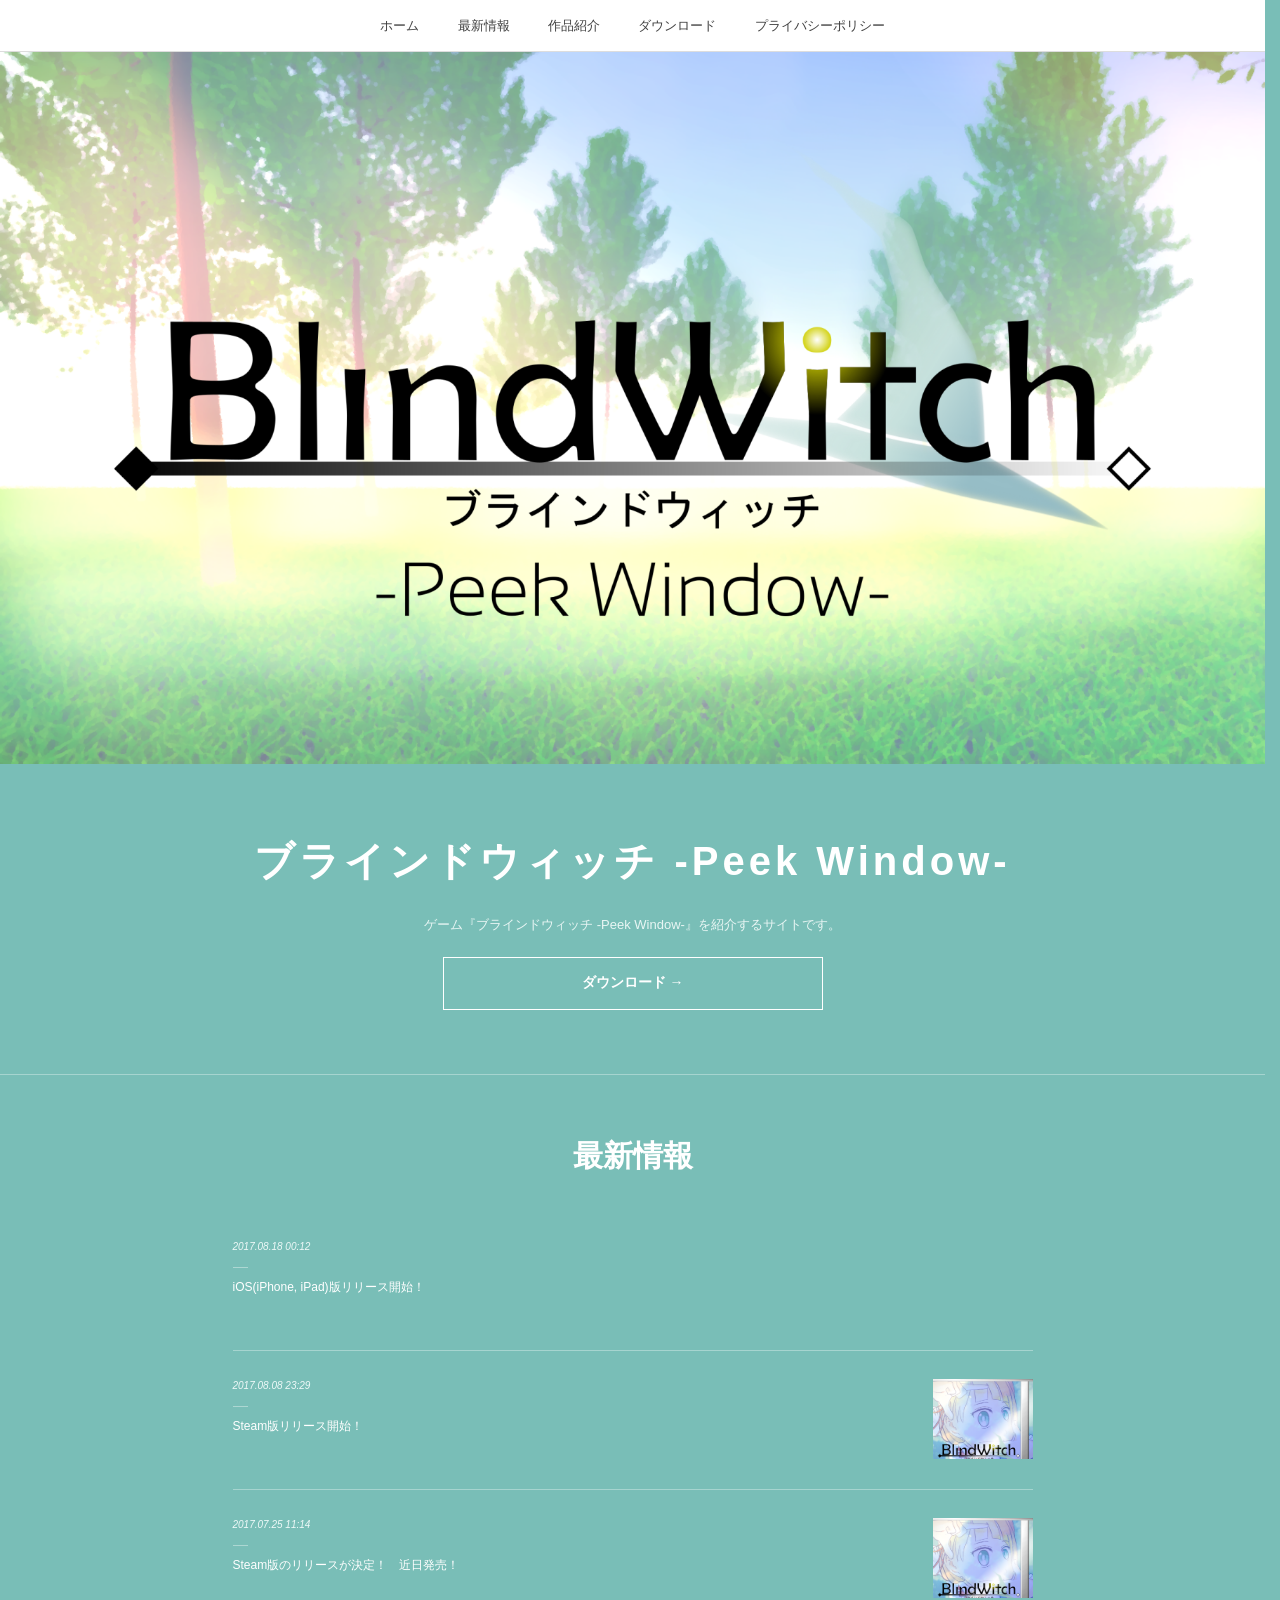
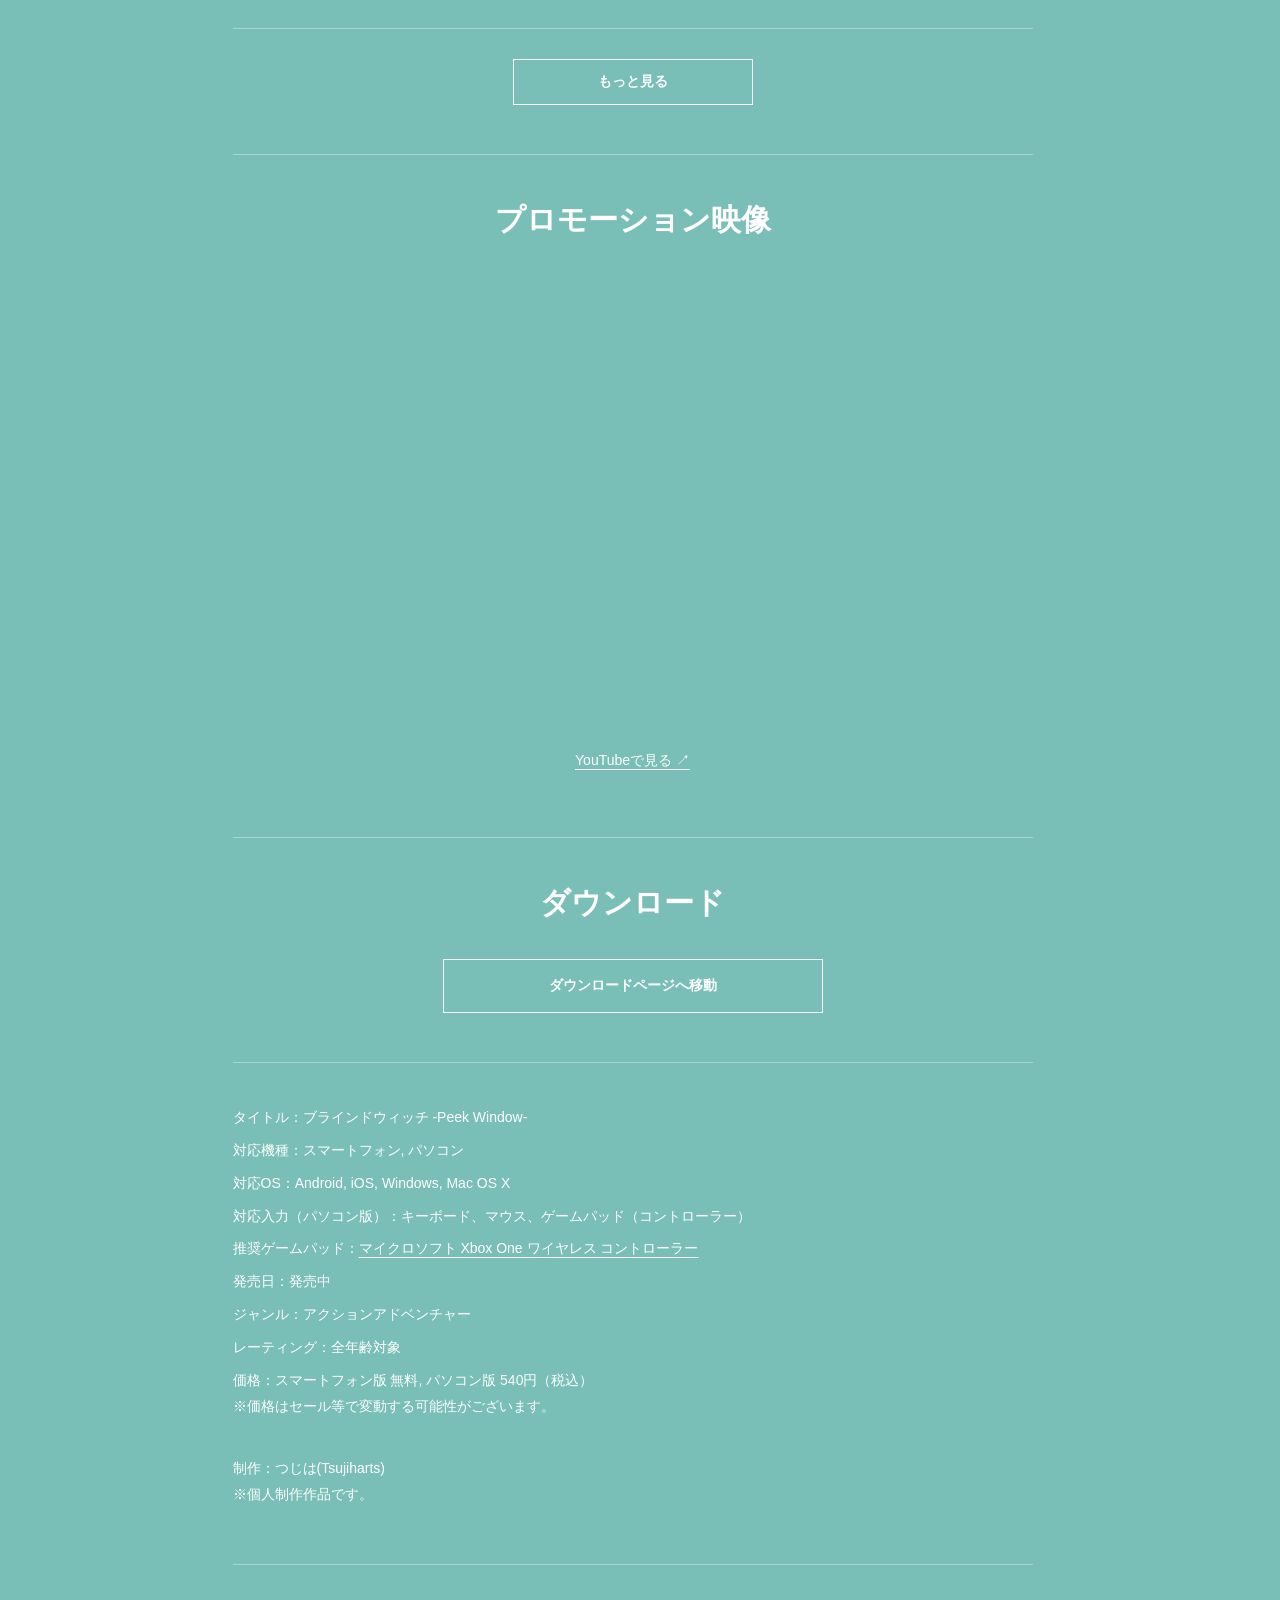
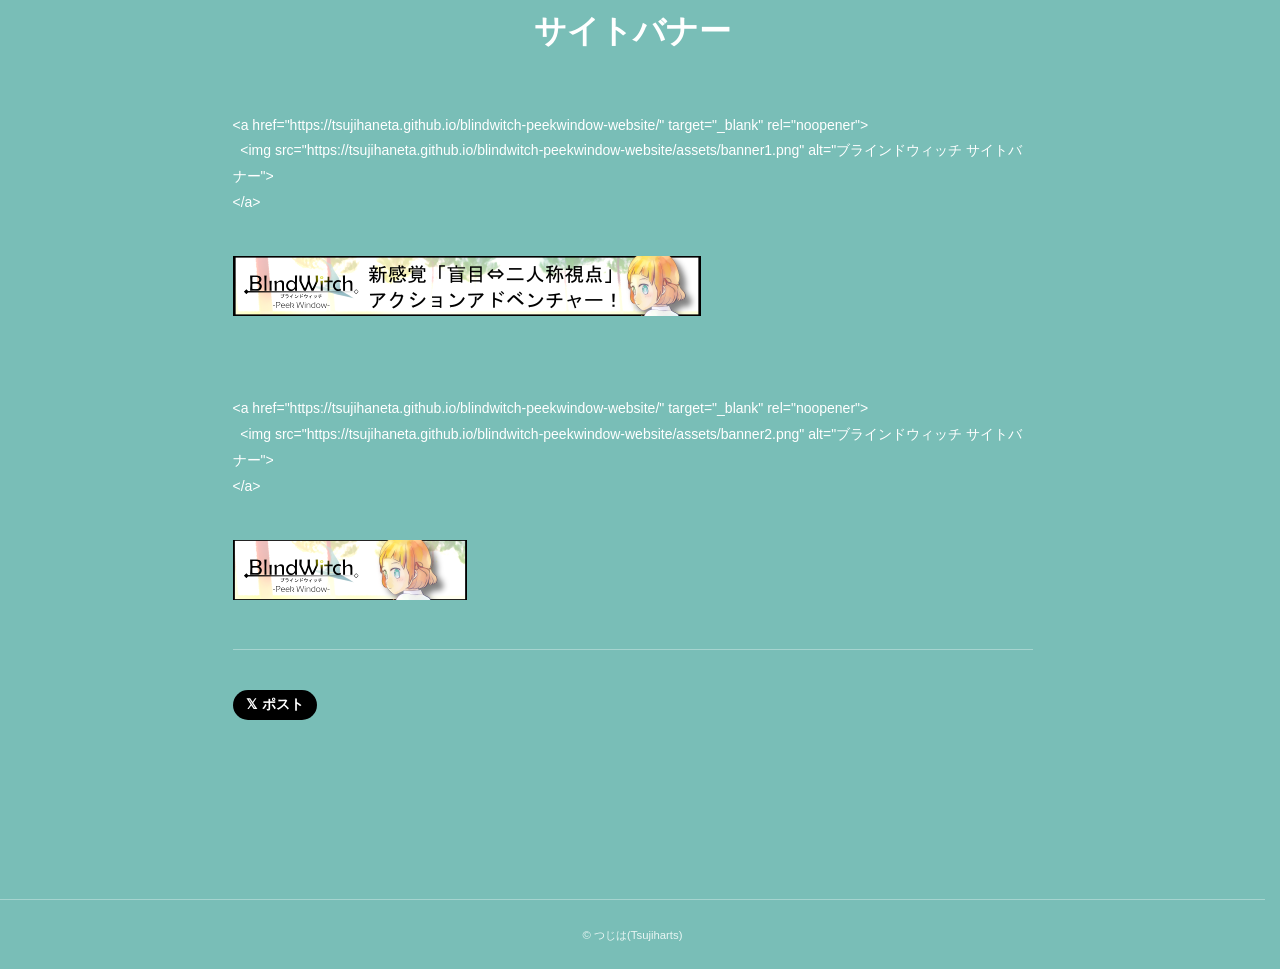
==== commit 75b89ffa: "Keep navigation position consistent across pages" ====
--- a/index.html
+++ b/index.html
@@ -1,4 +1,4 @@
-<!doctype html><html lang="ja"><head><meta charset="utf-8"><meta name="viewport" content="width=device-width,initial-scale=1"><meta name="description" content="ゲーム『ブラインドウィッチ -Peek Window-』を紹介するサイトです。"><title>ホーム | ブラインドウィッチ -Peek Window-</title><link rel="icon" href="assets/icon.png"><link rel="stylesheet" href="style.css?v=7"></head><body class="home"><header class="header"><nav aria-label="メインナビゲーション"><a href="index.html">ホーム</a><a href="news.html">最新情報</a><a href="game.html">作品紹介</a><a href="download.html">ダウンロード</a><a href="privacy.html">プライバシーポリシー</a></nav></header><main><section class="hero"><img class="hero-art" src="assets/cover.png" alt=""><div class="hero-content"><h1>ブラインドウィッチ <span>-Peek Window-</span></h1><p>ゲーム『ブラインドウィッチ -Peek Window-』を紹介するサイトです。</p><a class="button" href="download.html">ダウンロード <span>→</span></a></div></section><div class="wrap"><section><h2>最新情報</h2><ul class="news"><li><a href="post-2811755.html"><time>2017.08.18 00:12</time><span>iOS(iPhone, iPad)版リリース開始！</span></a></li><li><a href="post-2771829.html"><time>2017.08.08 23:29</time><span>Steam版リリース開始！</span><img src="assets/social.png" alt=""></a></li><li><a href="post-2707244.html"><time>2017.07.25 11:14</time><span>Steam版のリリースが決定！　近日発売！</span><img src="assets/social.png" alt=""></a></li></ul><a class="button more-news" href="news.html">もっと見る</a></section><section><h2>プロモーション映像</h2><div class="video"><iframe src="https://www.youtube-nocookie.com/embed/FHrP35aRwF4" title="プロモーション映像" allow="accelerometer; autoplay; clipboard-write; encrypted-media; gyroscope; picture-in-picture; web-share" allowfullscreen loading="lazy"></iframe></div><p><a href="https://www.youtube.com/watch?v=FHrP35aRwF4">YouTubeで見る ↗</a></p></section><section class="download-callout"><div><h2>ダウンロード</h2></div><a class="button" href="download.html">ダウンロードページへ移動</a></section><section><div class="home-spec"><p>タイトル：ブラインドウィッチ -Peek Window-</p><p>対応機種：スマートフォン, パソコン</p><p>対応OS：Android, iOS, Windows, Mac OS X</p><p>対応入力（パソコン版）：キーボード、マウス、ゲームパッド（コントローラー）</p><p>推奨ゲームパッド：<a href="https://www.microsoft.com/ja-jp/store/d/bluetooth-対応-xbox-コントローラー-windows用-usbケーブル付/8v9sf9lzzfhq/cnvj">マイクロソフト Xbox One ワイヤレス コントローラー</a></p><p>発売日：発売中</p><p>ジャンル：アクションアドベンチャー</p><p>レーティング：全年齢対象</p><p>価格：スマートフォン版 無料, パソコン版 540円（税込）<br>※価格はセール等で変動する可能性がございます。</p><p>制作：つじは(Tsujiharts)<br>※個人制作作品です。</p></div></section><section><h2>サイトバナー</h2><div class="banners"><figure><pre><code>&lt;a href="https://tsujihaneta.github.io/blindwitch-peekwindow-website/" target="_blank" rel="noopener"&gt;
+<!doctype html><html lang="ja"><head><meta charset="utf-8"><meta name="viewport" content="width=device-width,initial-scale=1"><meta name="description" content="ゲーム『ブラインドウィッチ -Peek Window-』を紹介するサイトです。"><title>ホーム | ブラインドウィッチ -Peek Window-</title><link rel="icon" href="assets/icon.png"><link rel="stylesheet" href="style.css?v=10"></head><body class="home"><header class="header"><nav aria-label="メインナビゲーション"><a href="index.html">ホーム</a><a href="news.html">最新情報</a><a href="game.html">作品紹介</a><a href="download.html">ダウンロード</a><a href="privacy.html">プライバシーポリシー</a></nav></header><main><section class="hero"><img class="hero-art" src="assets/cover.png" alt=""><div class="hero-content"><h1>ブラインドウィッチ <span>-Peek Window-</span></h1><p>ゲーム『ブラインドウィッチ -Peek Window-』を紹介するサイトです。</p><a class="button" href="download.html">ダウンロード <span>→</span></a></div></section><div class="wrap"><section><h2>最新情報</h2><ul class="news"><li><a href="post-2811755.html"><time>2017.08.18 00:12</time><span>iOS(iPhone, iPad)版リリース開始！</span></a></li><li><a href="post-2771829.html"><time>2017.08.08 23:29</time><span>Steam版リリース開始！</span><img src="assets/social.png" alt=""></a></li><li><a href="post-2707244.html"><time>2017.07.25 11:14</time><span>Steam版のリリースが決定！　近日発売！</span><img src="assets/social.png" alt=""></a></li></ul><a class="button more-news" href="news.html">もっと見る</a></section><section><h2>プロモーション映像</h2><div class="video"><iframe src="https://www.youtube-nocookie.com/embed/FHrP35aRwF4" title="プロモーション映像" allow="accelerometer; autoplay; clipboard-write; encrypted-media; gyroscope; picture-in-picture; web-share" allowfullscreen loading="lazy"></iframe></div><p><a href="https://www.youtube.com/watch?v=FHrP35aRwF4">YouTubeで見る ↗</a></p></section><section class="download-callout"><div><h2>ダウンロード</h2></div><a class="button" href="download.html">ダウンロードページへ移動</a></section><section><div class="home-spec"><p>タイトル：ブラインドウィッチ -Peek Window-</p><p>対応機種：スマートフォン, パソコン</p><p>対応OS：Android, iOS, Windows, Mac OS X</p><p>対応入力（パソコン版）：キーボード、マウス、ゲームパッド（コントローラー）</p><p>推奨ゲームパッド：<a href="https://www.microsoft.com/ja-jp/store/d/bluetooth-対応-xbox-コントローラー-windows用-usbケーブル付/8v9sf9lzzfhq/cnvj">マイクロソフト Xbox One ワイヤレス コントローラー</a></p><p>発売日：発売中</p><p>ジャンル：アクションアドベンチャー</p><p>レーティング：全年齢対象</p><p>価格：スマートフォン版 無料, パソコン版 540円（税込）<br>※価格はセール等で変動する可能性がございます。</p><p>制作：つじは(Tsujiharts)<br>※個人制作作品です。</p></div></section><section><h2>サイトバナー</h2><div class="banners"><figure><pre><code>&lt;a href="https://tsujihaneta.github.io/blindwitch-peekwindow-website/" target="_blank" rel="noopener"&gt;
   &lt;img src="https://tsujihaneta.github.io/blindwitch-peekwindow-website/assets/banner1.png" alt="ブラインドウィッチ サイトバナー"&gt;
 &lt;/a&gt;</code></pre><a href="https://tsujihaneta.github.io/blindwitch-peekwindow-website/" target="_blank" rel="noopener"><img src="assets/banner1.png" alt="ブラインドウィッチ サイトバナー"></a></figure><figure><pre><code>&lt;a href="https://tsujihaneta.github.io/blindwitch-peekwindow-website/" target="_blank" rel="noopener"&gt;
   &lt;img src="https://tsujihaneta.github.io/blindwitch-peekwindow-website/assets/banner2.png" alt="ブラインドウィッチ サイトバナー"&gt;
--- a/style.css
+++ b/style.css
@@ -75,3 +75,38 @@
 .home .share{padding-top:40px}
 .home .share .x-post{display:inline-flex;align-items:center;gap:.4em;padding:2px 13px;background:#000;color:#fff;border-radius:2em;text-decoration:none;font-weight:700}
 .home .share .x-post:hover{background:#262626}
+
+.ownd-page{color:#fff;font:14px/1.85 Arial,"Hiragino Kaku Gothic ProN",Meiryo,sans-serif}
+.ownd-page .narrow{width:min(800px,90%);max-width:none;min-height:0;padding:58px 0 112px}
+.ownd-page .narrow>h1{border:0;padding:0;text-align:center;font-size:clamp(1.75rem,5vw,2.5rem);margin:0 0 40px}
+.privacy-page .prose p,.privacy-page .prose h2{font:inherit;margin:0 0 7px}
+.ownd-page footer{border-top:1px solid #ffffff55;padding:22px}
+.ownd-page footer small{color:#e9f6f4}
+.download-page .download-group{padding:0;border:0}
+.download-group+ .download-group{margin-top:68px}
+.download-group h2{font-size:clamp(1.25rem,4vw,1.875rem);margin:0 0 18px}
+.download-group p{font-weight:700;margin:0}
+.download-group .badges{display:grid;grid-template-columns:repeat(2,minmax(0,1fr));gap:40px;margin-top:40px}
+.download-group .badges img{width:280px}
+.download-group .storelinks{margin-top:30px;grid-template-columns:repeat(3,minmax(0,1fr));gap:40px}
+.download-group .storelinks a{display:block;text-align:center;background:transparent;color:#fff;border:1px solid #fff;padding:8px;overflow-wrap:anywhere}
+.download-group .storelinks a:hover{background:#ffffff22}
+.download-group .storelinks a:first-child{grid-column:1/-1;width:min(240px,100%);justify-self:center;padding:0 0 8px}
+.download-group .storelinks img{display:block;width:100%;height:auto;margin-bottom:8px}
+@media(max-width:650px){.ownd-page .narrow{padding:40px 0 72px}.download-group .badges,.download-group .storelinks{gap:14px}.download-group+ .download-group{margin-top:46px}}
+@media(max-width:430px){.download-group .storelinks{grid-template-columns:1fr}.download-group .storelinks a:first-child{grid-column:1}}
+
+.download-group .storelinks a:has(.steam-logo){width:auto;padding:0;border:0}
+.download-group .storelinks .steam-logo{width:100px;margin:0}
+.steam-credit{display:block;margin-top:24px}
+.ownd-page .overview-title{padding-bottom:0}
+.ownd-page .overview-title h1{margin-bottom:0}
+.ownd-page .game-card,.ownd-page .game-nav a{background:transparent;border:1px solid #fff;color:#fff;box-shadow:none}
+.ownd-page .game-card:hover,.ownd-page .game-nav a:hover{background:#ffffff22;transform:none}
+.ownd-page .game-card h2{text-align:center;font-size:inherit}
+.ownd-page .news a,.ownd-page .news time,.ownd-page .back a,.ownd-page .game-content a{color:#fff}
+.ownd-page .news,.ownd-page .news li{border-color:#ffffff55}
+
+html{scrollbar-gutter:stable}
+.header{font:13px/22px Arial,"Hiragino Kaku Gothic ProN",Meiryo,sans-serif}
+.header nav a{font:inherit;white-space:nowrap}
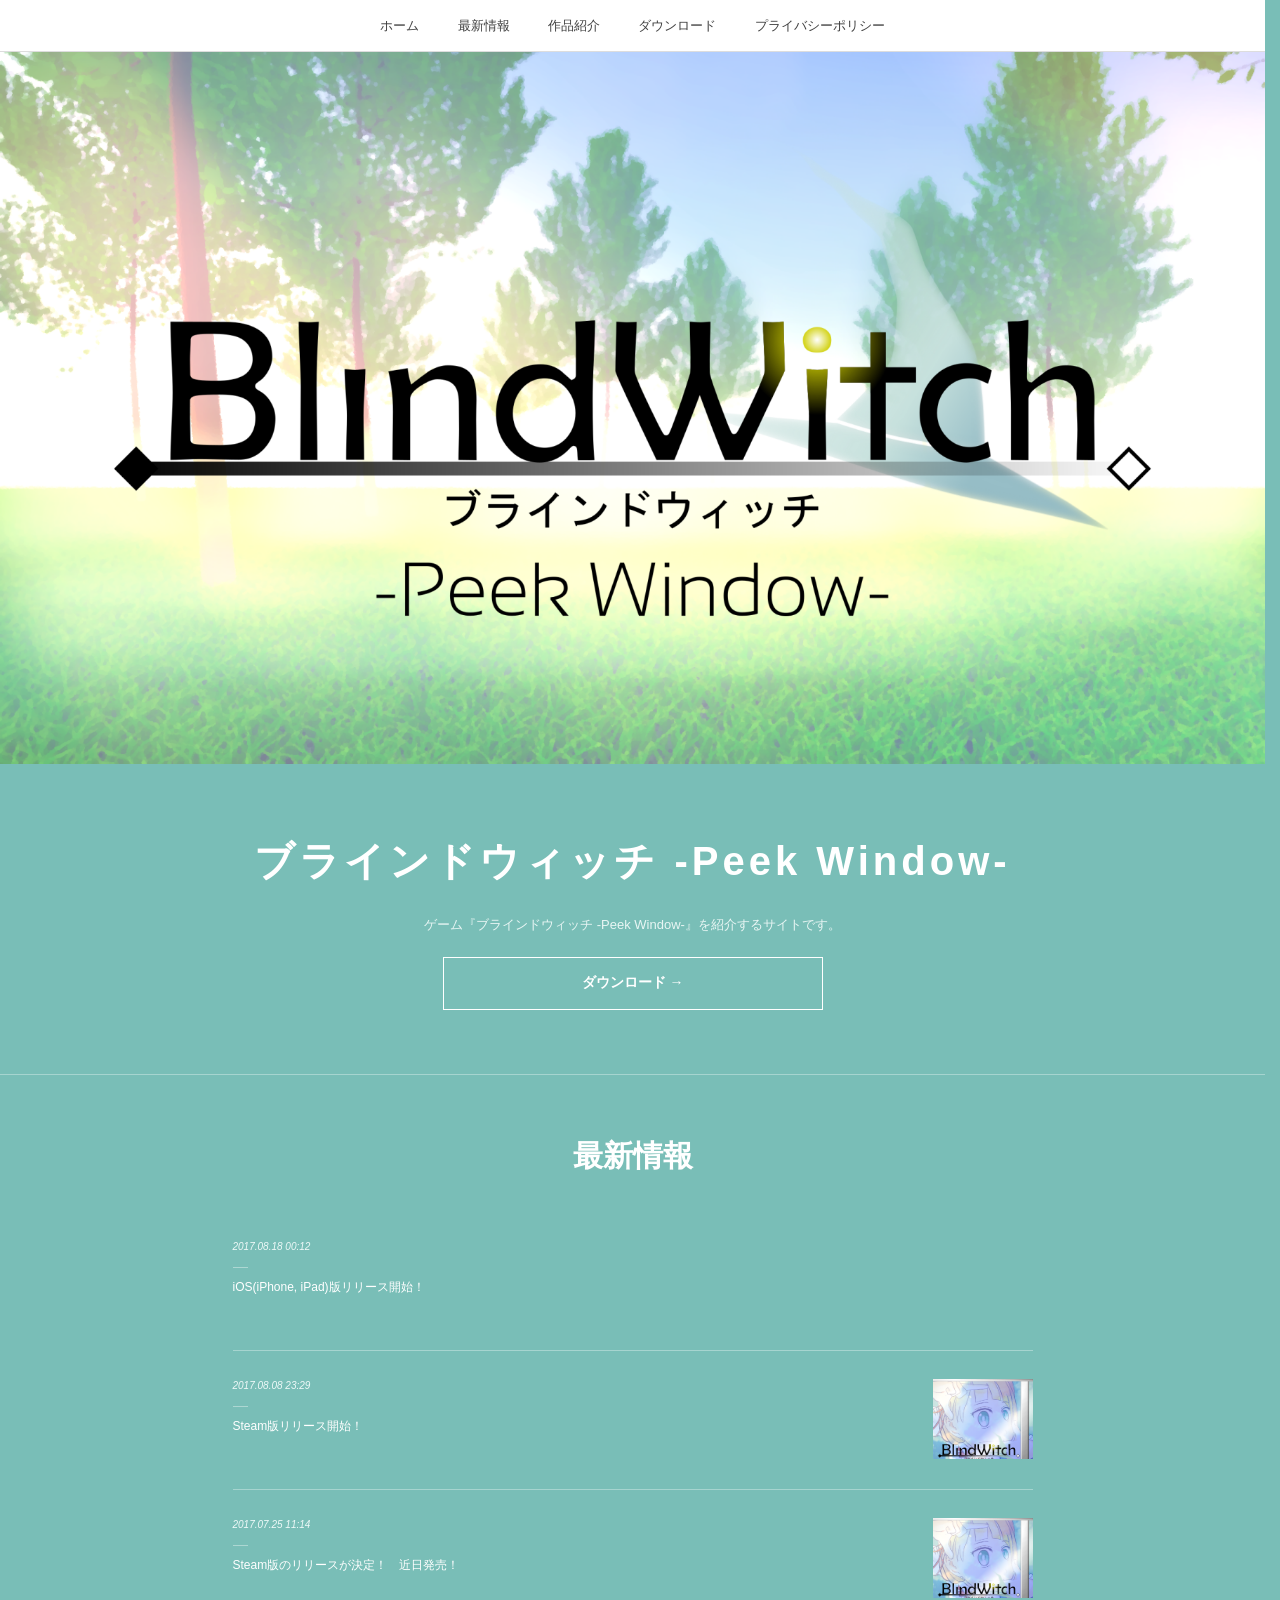
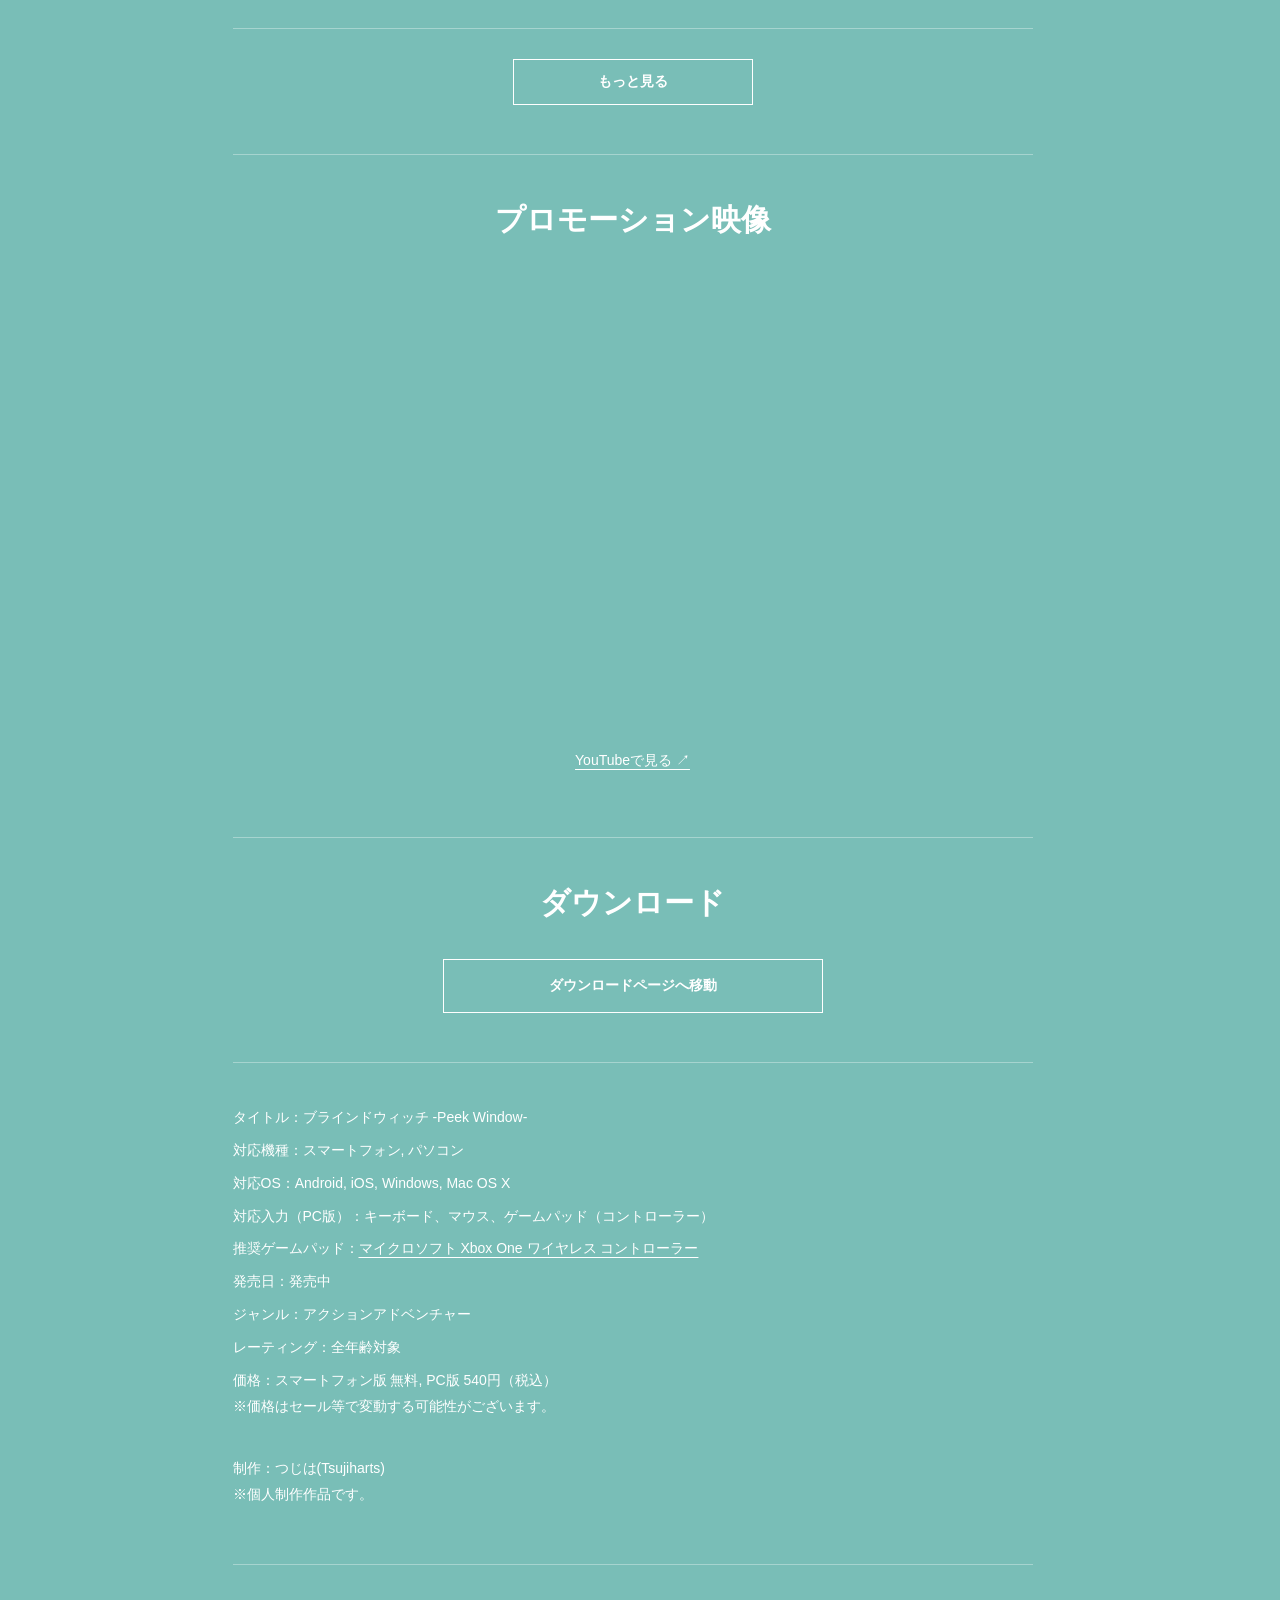
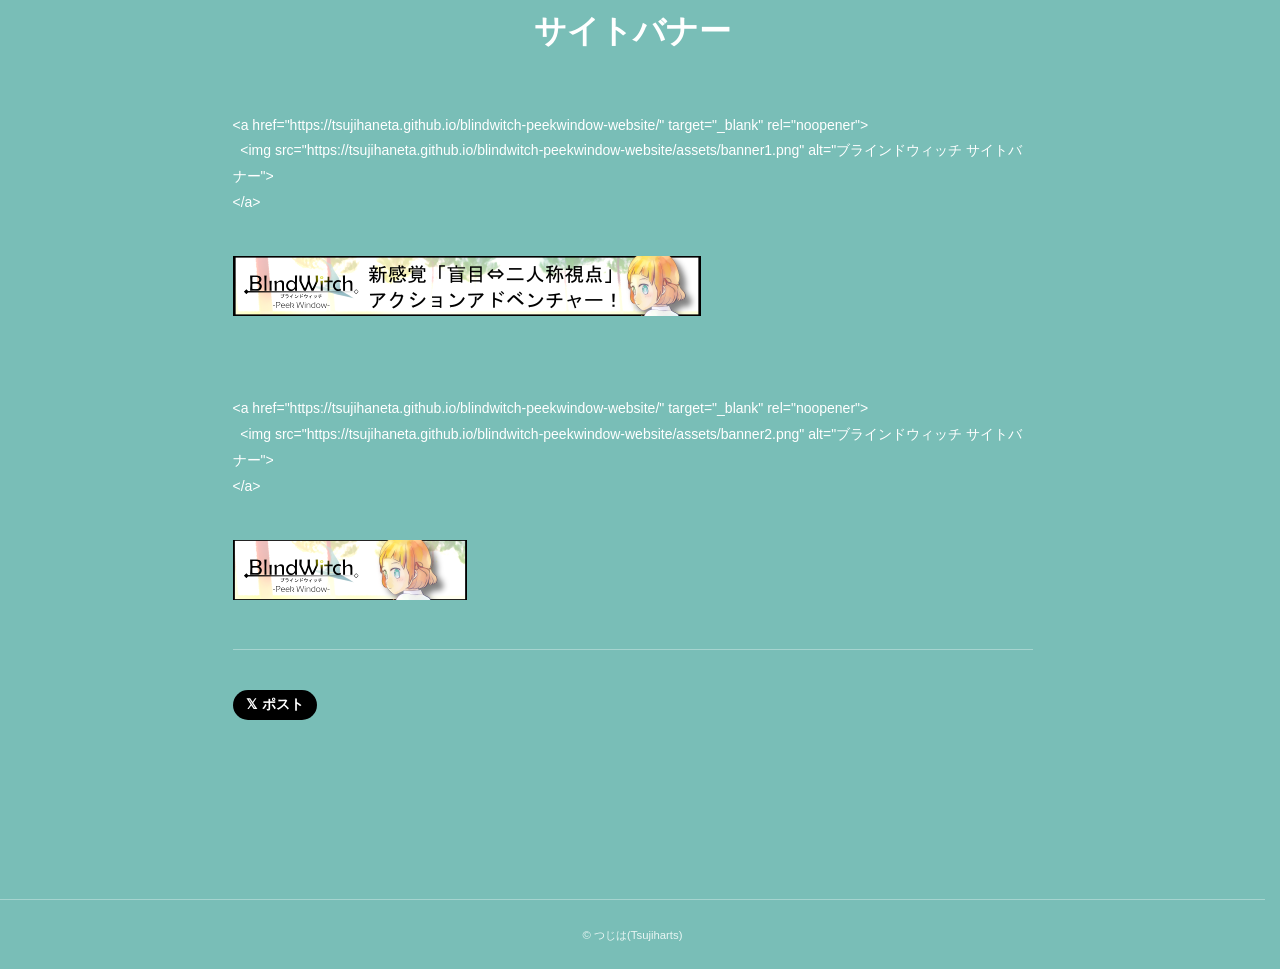
==== commit 3bc19673: "Use PC edition wording across site" ====
--- a/index.html
+++ b/index.html
@@ -1,4 +1,4 @@
-<!doctype html><html lang="ja"><head><meta charset="utf-8"><meta name="viewport" content="width=device-width,initial-scale=1"><meta name="description" content="ゲーム『ブラインドウィッチ -Peek Window-』を紹介するサイトです。"><title>ホーム | ブラインドウィッチ -Peek Window-</title><link rel="icon" href="assets/icon.png"><link rel="stylesheet" href="style.css?v=10"></head><body class="home"><header class="header"><nav aria-label="メインナビゲーション"><a href="index.html">ホーム</a><a href="news.html">最新情報</a><a href="game.html">作品紹介</a><a href="download.html">ダウンロード</a><a href="privacy.html">プライバシーポリシー</a></nav></header><main><section class="hero"><img class="hero-art" src="assets/cover.png" alt=""><div class="hero-content"><h1>ブラインドウィッチ <span>-Peek Window-</span></h1><p>ゲーム『ブラインドウィッチ -Peek Window-』を紹介するサイトです。</p><a class="button" href="download.html">ダウンロード <span>→</span></a></div></section><div class="wrap"><section><h2>最新情報</h2><ul class="news"><li><a href="post-2811755.html"><time>2017.08.18 00:12</time><span>iOS(iPhone, iPad)版リリース開始！</span></a></li><li><a href="post-2771829.html"><time>2017.08.08 23:29</time><span>Steam版リリース開始！</span><img src="assets/social.png" alt=""></a></li><li><a href="post-2707244.html"><time>2017.07.25 11:14</time><span>Steam版のリリースが決定！　近日発売！</span><img src="assets/social.png" alt=""></a></li></ul><a class="button more-news" href="news.html">もっと見る</a></section><section><h2>プロモーション映像</h2><div class="video"><iframe src="https://www.youtube-nocookie.com/embed/FHrP35aRwF4" title="プロモーション映像" allow="accelerometer; autoplay; clipboard-write; encrypted-media; gyroscope; picture-in-picture; web-share" allowfullscreen loading="lazy"></iframe></div><p><a href="https://www.youtube.com/watch?v=FHrP35aRwF4">YouTubeで見る ↗</a></p></section><section class="download-callout"><div><h2>ダウンロード</h2></div><a class="button" href="download.html">ダウンロードページへ移動</a></section><section><div class="home-spec"><p>タイトル：ブラインドウィッチ -Peek Window-</p><p>対応機種：スマートフォン, パソコン</p><p>対応OS：Android, iOS, Windows, Mac OS X</p><p>対応入力（パソコン版）：キーボード、マウス、ゲームパッド（コントローラー）</p><p>推奨ゲームパッド：<a href="https://www.microsoft.com/ja-jp/store/d/bluetooth-対応-xbox-コントローラー-windows用-usbケーブル付/8v9sf9lzzfhq/cnvj">マイクロソフト Xbox One ワイヤレス コントローラー</a></p><p>発売日：発売中</p><p>ジャンル：アクションアドベンチャー</p><p>レーティング：全年齢対象</p><p>価格：スマートフォン版 無料, パソコン版 540円（税込）<br>※価格はセール等で変動する可能性がございます。</p><p>制作：つじは(Tsujiharts)<br>※個人制作作品です。</p></div></section><section><h2>サイトバナー</h2><div class="banners"><figure><pre><code>&lt;a href="https://tsujihaneta.github.io/blindwitch-peekwindow-website/" target="_blank" rel="noopener"&gt;
+<!doctype html><html lang="ja"><head><meta charset="utf-8"><meta name="viewport" content="width=device-width,initial-scale=1"><meta name="description" content="ゲーム『ブラインドウィッチ -Peek Window-』を紹介するサイトです。"><title>ホーム | ブラインドウィッチ -Peek Window-</title><link rel="icon" href="assets/icon.png"><link rel="stylesheet" href="style.css?v=10"></head><body class="home"><header class="header"><nav aria-label="メインナビゲーション"><a href="index.html">ホーム</a><a href="news.html">最新情報</a><a href="game.html">作品紹介</a><a href="download.html">ダウンロード</a><a href="privacy.html">プライバシーポリシー</a></nav></header><main><section class="hero"><img class="hero-art" src="assets/cover.png" alt=""><div class="hero-content"><h1>ブラインドウィッチ <span>-Peek Window-</span></h1><p>ゲーム『ブラインドウィッチ -Peek Window-』を紹介するサイトです。</p><a class="button" href="download.html">ダウンロード <span>→</span></a></div></section><div class="wrap"><section><h2>最新情報</h2><ul class="news"><li><a href="post-2811755.html"><time>2017.08.18 00:12</time><span>iOS(iPhone, iPad)版リリース開始！</span></a></li><li><a href="post-2771829.html"><time>2017.08.08 23:29</time><span>Steam版リリース開始！</span><img src="assets/social.png" alt=""></a></li><li><a href="post-2707244.html"><time>2017.07.25 11:14</time><span>Steam版のリリースが決定！　近日発売！</span><img src="assets/social.png" alt=""></a></li></ul><a class="button more-news" href="news.html">もっと見る</a></section><section><h2>プロモーション映像</h2><div class="video"><iframe src="https://www.youtube-nocookie.com/embed/FHrP35aRwF4" title="プロモーション映像" allow="accelerometer; autoplay; clipboard-write; encrypted-media; gyroscope; picture-in-picture; web-share" allowfullscreen loading="lazy"></iframe></div><p><a href="https://www.youtube.com/watch?v=FHrP35aRwF4">YouTubeで見る ↗</a></p></section><section class="download-callout"><div><h2>ダウンロード</h2></div><a class="button" href="download.html">ダウンロードページへ移動</a></section><section><div class="home-spec"><p>タイトル：ブラインドウィッチ -Peek Window-</p><p>対応機種：スマートフォン, パソコン</p><p>対応OS：Android, iOS, Windows, Mac OS X</p><p>対応入力（PC版）：キーボード、マウス、ゲームパッド（コントローラー）</p><p>推奨ゲームパッド：<a href="https://www.microsoft.com/ja-jp/store/d/bluetooth-対応-xbox-コントローラー-windows用-usbケーブル付/8v9sf9lzzfhq/cnvj">マイクロソフト Xbox One ワイヤレス コントローラー</a></p><p>発売日：発売中</p><p>ジャンル：アクションアドベンチャー</p><p>レーティング：全年齢対象</p><p>価格：スマートフォン版 無料, PC版 540円（税込）<br>※価格はセール等で変動する可能性がございます。</p><p>制作：つじは(Tsujiharts)<br>※個人制作作品です。</p></div></section><section><h2>サイトバナー</h2><div class="banners"><figure><pre><code>&lt;a href="https://tsujihaneta.github.io/blindwitch-peekwindow-website/" target="_blank" rel="noopener"&gt;
   &lt;img src="https://tsujihaneta.github.io/blindwitch-peekwindow-website/assets/banner1.png" alt="ブラインドウィッチ サイトバナー"&gt;
 &lt;/a&gt;</code></pre><a href="https://tsujihaneta.github.io/blindwitch-peekwindow-website/" target="_blank" rel="noopener"><img src="assets/banner1.png" alt="ブラインドウィッチ サイトバナー"></a></figure><figure><pre><code>&lt;a href="https://tsujihaneta.github.io/blindwitch-peekwindow-website/" target="_blank" rel="noopener"&gt;
   &lt;img src="https://tsujihaneta.github.io/blindwitch-peekwindow-website/assets/banner2.png" alt="ブラインドウィッチ サイトバナー"&gt;
